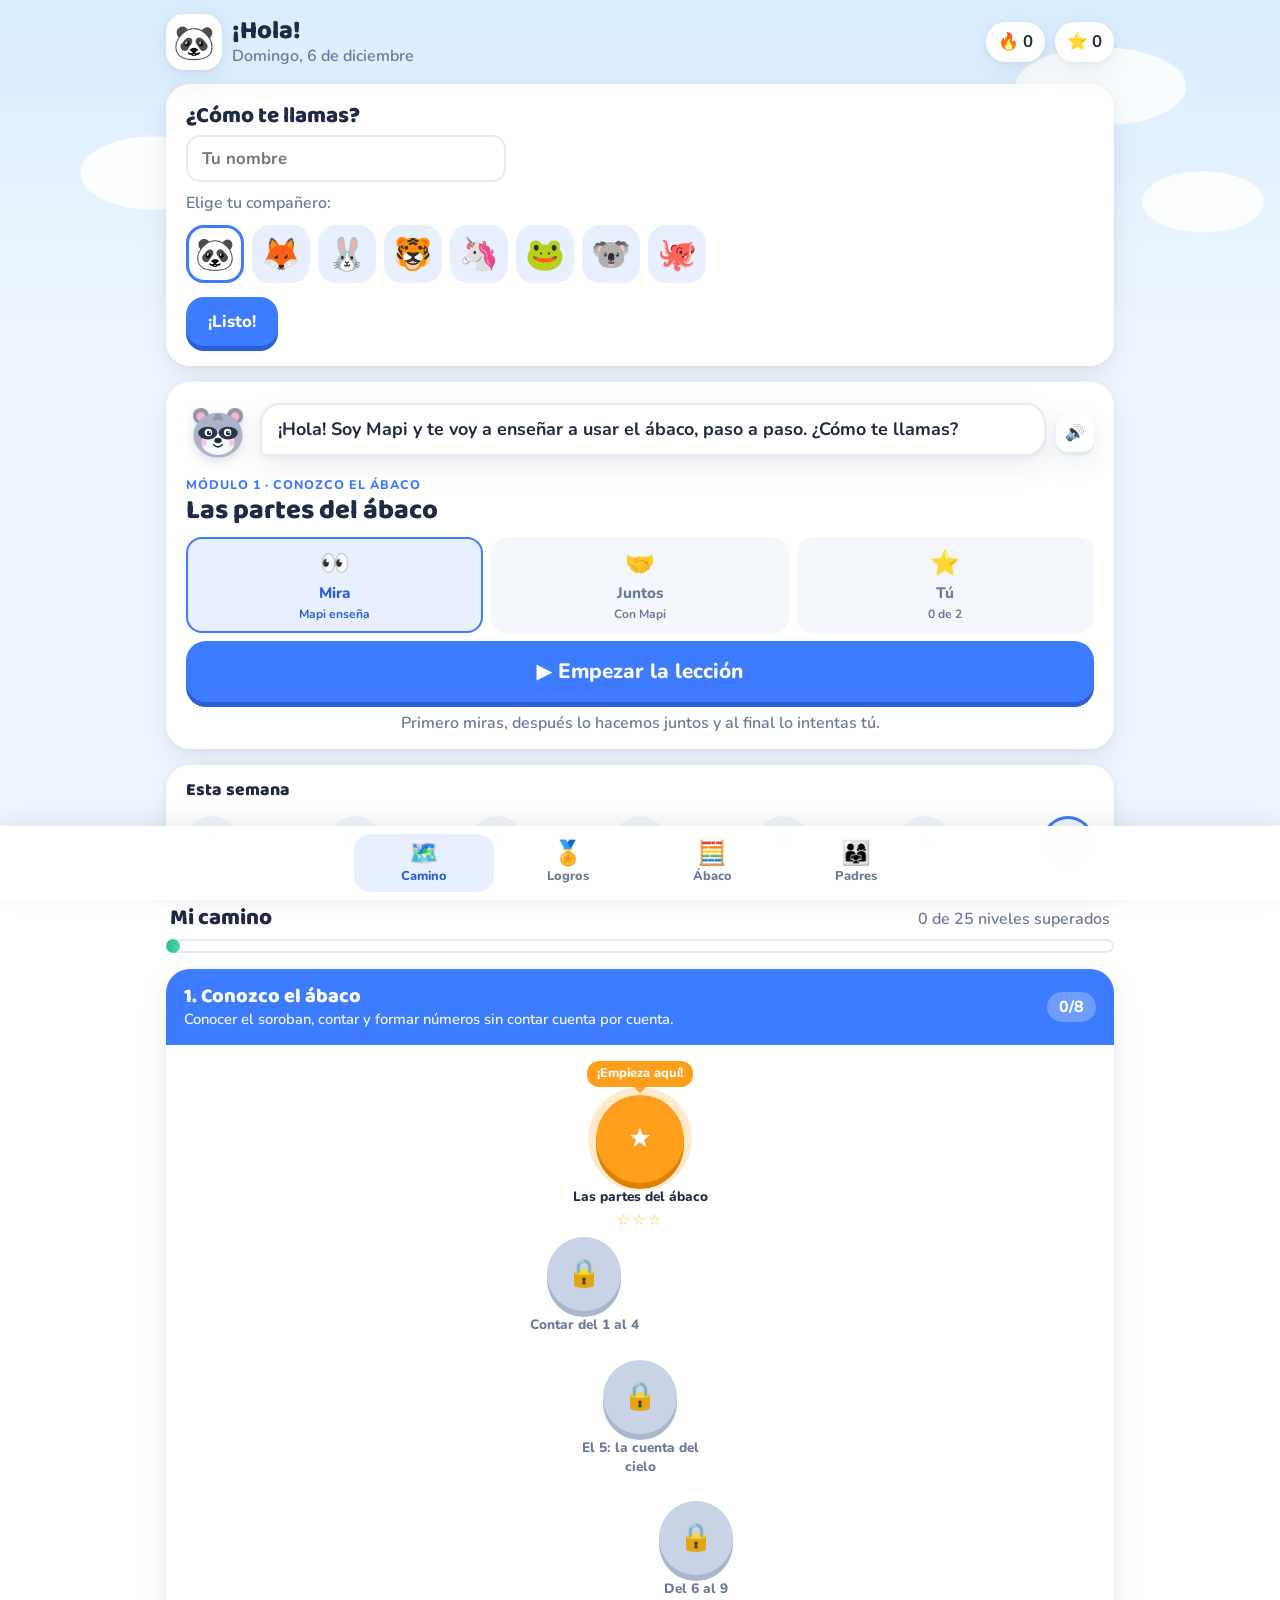
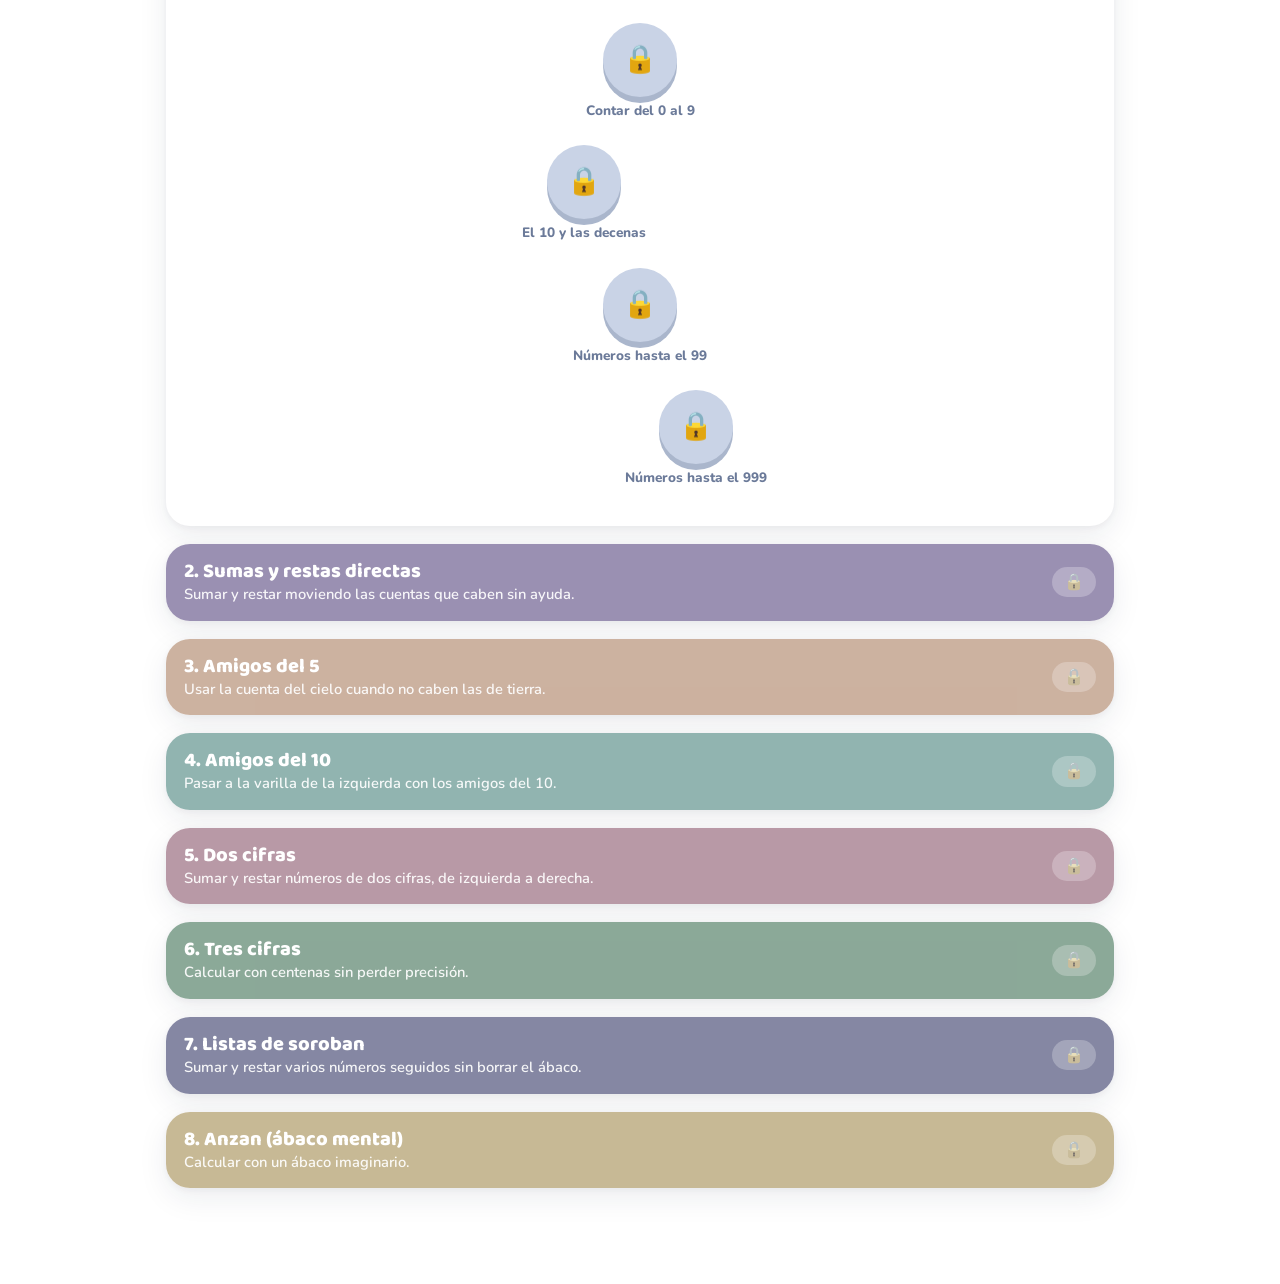
==== index.html @ b25d389b "Rediseño moderno: el inicio es un mapa de progreso, guía «?» y logros - Inicio con una sola tarjeta " ====
<!DOCTYPE html>
<html lang="es">
<head>
  <meta charset="UTF-8">
  <meta name="viewport" content="width=device-width, initial-scale=1.0, viewport-fit=cover">
  <meta name="theme-color" content="#eaf5ff">
  <meta name="description" content="Aprende el ábaco soroban paso a paso: mira, hazlo con Mapi y practica.">
  <title>Mi Ábaco</title>
  <link rel="manifest" href="manifest.webmanifest">
  <link rel="icon" href="icons/icon-192.png" type="image/png">
  <link rel="apple-touch-icon" href="icons/apple-touch-icon.png">
  <meta name="apple-mobile-web-app-capable" content="yes">
  <meta name="mobile-web-app-capable" content="yes">
  <meta name="apple-mobile-web-app-title" content="Mi Ábaco">
  <link rel="preconnect" href="https://fonts.googleapis.com">
  <link rel="stylesheet" href="https://fonts.googleapis.com/css2?family=Baloo+2:wght@600;700;800&family=Nunito:wght@600;700;800&display=swap">
  <link rel="stylesheet" href="css/app.css">
</head>
<body>
  <!-- Mapi, la mascota: un mapache dibujado en SVG que se reutiliza en toda la app -->
  <svg width="0" height="0" style="position:absolute" aria-hidden="true">
    <symbol id="mapi" viewBox="0 0 120 120">
      <circle cx="28" cy="30" r="15" fill="#8d97ad"/>
      <circle cx="92" cy="30" r="15" fill="#8d97ad"/>
      <circle cx="28" cy="31" r="8" fill="#ffb7c5"/>
      <circle cx="92" cy="31" r="8" fill="#ffb7c5"/>
      <ellipse cx="60" cy="66" rx="46" ry="42" fill="#aab3c7"/>
      <path d="M60 26 c-6 0 -9 8 -9 14 c3 -2 6 -3 9 -3 s6 1 9 3 c0 -6 -3 -14 -9 -14z" fill="#8d97ad"/>
      <ellipse cx="60" cy="80" rx="31" ry="23" fill="#f6f8fd"/>
      <ellipse cx="41" cy="62" rx="18" ry="12" fill="#2b3348"/>
      <ellipse cx="79" cy="62" rx="18" ry="12" fill="#2b3348"/>
      <g class="mapi-eyes">
        <circle cx="42" cy="61" r="7" fill="#fff"/>
        <circle cx="78" cy="61" r="7" fill="#fff"/>
        <circle cx="43" cy="62" r="4.2" fill="#1f2a44"/>
        <circle cx="79" cy="62" r="4.2" fill="#1f2a44"/>
        <circle cx="44.5" cy="60.3" r="1.6" fill="#fff"/>
        <circle cx="80.5" cy="60.3" r="1.6" fill="#fff"/>
      </g>
      <ellipse cx="60" cy="76" rx="7" ry="5" fill="#1f2a44"/>
      <path d="M52 84 q8 8 16 0" fill="none" stroke="#1f2a44" stroke-width="3" stroke-linecap="round"/>
      <circle cx="33" cy="80" r="6" fill="#ff9fb3" opacity=".55"/>
      <circle cx="87" cy="80" r="6" fill="#ff9fb3" opacity=".55"/>
    </symbol>
  </svg>

  <div id="app">

    <!-- Inicio: el camino de la niña -->
    <section class="view" id="view-home">
      <header class="topbar">
        <button class="avatar" id="home-avatar" type="button" aria-label="Cambiar perfil">🐼</button>
        <div class="topbar-text">
          <h1 id="home-title">¡Hola!</h1>
          <p id="home-date"></p>
        </div>
        <span class="chip-stat" title="Días seguidos"><span aria-hidden="true">🔥</span><b id="streak-count">0</b></span>
        <span class="chip-stat" title="Estrellas"><span aria-hidden="true">⭐</span><b id="home-stars">0</b></span>
      </header>

      <div class="card onboarding" id="onboarding" hidden>
        <h2>¿Cómo te llamas?</h2>
        <input id="onboarding-name" class="text-input" maxlength="20" placeholder="Tu nombre" autocomplete="off">
        <p class="muted">Elige tu compañero:</p>
        <div class="avatar-picker" id="onboarding-avatars"></div>
        <button class="btn btn-primary" id="onboarding-save" type="button">¡Listo!</button>
      </div>

      <div class="card hero">
        <div class="guide">
          <svg class="mascot" viewBox="0 0 120 120" aria-hidden="true"><use href="#mapi"/></svg>
          <p class="bubble" id="home-bubble"></p>
          <button class="icon-btn small" id="home-speak" type="button" aria-label="Escuchar a Mapi">🔊</button>
        </div>
        <p class="eyebrow" id="hero-module"></p>
        <h2 class="hero-title" id="today-level"></h2>
        <ol class="steps" id="today-steps" aria-label="Pasos del nivel"></ol>
        <button class="btn btn-primary btn-block btn-xl" id="start-session" type="button">Continuar</button>
        <button class="btn btn-ghost btn-block" id="paper-start" type="button">📄 Hacer la práctica en papel</button>
        <p class="why" id="today-why"></p>
      </div>

      <div class="card week-card">
        <div class="week-head">
          <h3>Esta semana</h3>
          <span class="muted" id="streak-best"></span>
        </div>
        <ol class="week" id="week-strip" aria-label="Últimos 7 días"></ol>
      </div>

      <div class="map-head">
        <h2>Mi camino</h2>
        <span class="muted" id="route-summary"></span>
      </div>
      <div class="bar" aria-hidden="true"><span id="route-bar"></span></div>
      <div id="route-modules" class="map"></div>
    </section>

    <!-- Logros -->
    <section class="view" id="view-awards" hidden>
      <div class="view-head"><h1>Mis logros</h1></div>
      <div class="stats" id="awards-stats"></div>
      <div class="card">
        <h2>Álbum de medallas</h2>
        <p class="muted" id="awards-count"></p>
        <div class="badges" id="awards-grid"></div>
      </div>
    </section>

    <!-- Ábaco libre -->
    <section class="view" id="view-abacus" hidden>
      <div class="view-head"><h1>Ábaco libre</h1></div>
      <div class="card">
        <p>Toca o desliza las cuentas. <b>Las de abajo valen 1</b> y <b>la de arriba vale 5</b>. Solo cuentan las que tocan la barra.</p>
        <div class="free-number" id="free-number">0</div>
        <div class="learn-abacus" id="free-abacus"></div>
        <div class="row center"><button class="btn btn-soft" id="free-clear" type="button">Limpiar</button></div>
      </div>

      <div class="card">
        <h2>¿Cómo se hace?</h2>
        <p class="muted">Escribe una suma o una resta y Mapi te la muestra paso a paso.</p>
        <div class="row">
          <input type="number" class="text-input small" id="demo-a" value="4" min="0" max="999" aria-label="Primer número">
          <select id="demo-op" class="text-input small" aria-label="Operación"><option value="+">+</option><option value="-">−</option></select>
          <input type="number" class="text-input small" id="demo-b" value="3" min="0" max="999" aria-label="Segundo número">
          <button class="btn btn-primary" id="demo-start" type="button">Ver</button>
        </div>
        <div class="row examples" id="demo-examples"></div>
        <div class="learn-abacus" id="demo-abacus"></div>
        <p class="step-text" id="demo-text">Elige un ejemplo o escribe tu propia operación.</p>
        <div class="row center">
          <button class="btn btn-soft" id="demo-prev" type="button">◀ Atrás</button>
          <button class="btn btn-soft" id="demo-next" type="button">Siguiente ▶</button>
        </div>
      </div>
    </section>

    <!-- Sesión -->
    <section class="view session" id="view-session" hidden>
      <div class="session-bar">
        <button class="icon-btn" id="session-exit" type="button" aria-label="Salir">✕</button>
        <ol class="progress" id="session-progress" aria-label="Progreso"></ol>
        <span class="timer" id="session-timer">0:00</span>
        <button class="icon-btn" id="session-help" type="button" aria-label="Guía: ¿cómo se hace?">?</button>
        <button class="icon-btn" id="session-voice" type="button" aria-label="Voz">🔊</button>
        <button class="icon-btn hide-phone" id="session-fullscreen" type="button" aria-label="Pantalla completa">⛶</button>
      </div>

      <div class="session-main">
        <div class="stage">
          <ol class="phases" id="session-phases" aria-label="Pasos de la lección">
            <li data-phase="mira"><span>1</span> Mira</li>
            <li data-phase="juntos"><span>2</span> Juntos</li>
            <li data-phase="tu"><span>3</span> Tú</li>
          </ol>

          <div class="guide">
            <svg class="mascot" id="mascot" viewBox="0 0 120 120" aria-hidden="true"><use href="#mapi"/></svg>
            <p class="bubble" id="bubble" role="status" aria-live="polite"></p>
          </div>

          <div class="stage-body" id="briefing">
            <p class="eyebrow" id="briefing-module"></p>
            <h2 id="briefing-level"></h2>
            <ol class="steps big" id="briefing-steps"></ol>
            <ul class="concepts" id="briefing-concepts"></ul>
            <p class="why" id="briefing-plan"></p>
            <div class="row center">
              <button class="btn btn-primary btn-xl" id="briefing-go" type="button">¡Vamos!</button>
              <button class="btn btn-soft" id="briefing-lesson" type="button" hidden>👀 Ver la lección otra vez</button>
            </div>
          </div>

          <div class="stage-body" id="lesson" hidden>
            <p class="lesson-expr" id="lesson-expr"></p>
            <div class="exercise-abacus" id="lesson-abacus"></div>
            <p class="lesson-count" id="lesson-count"></p>
            <div class="row center">
              <button class="btn btn-soft" id="lesson-prev" type="button">◀ Atrás</button>
              <button class="btn btn-primary btn-xl" id="lesson-next" type="button">Siguiente ▶</button>
            </div>
          </div>

          <div class="stage-body" id="exercise" hidden>
            <div id="exercise-body"></div>
            <div class="exercise-actions" id="exercise-actions"></div>
          </div>
        </div>

        <div class="side">
          <div class="keypad" id="keypad" hidden>
            <button type="button" data-key="7">7</button><button type="button" data-key="8">8</button><button type="button" data-key="9">9</button>
            <button type="button" data-key="4">4</button><button type="button" data-key="5">5</button><button type="button" data-key="6">6</button>
            <button type="button" data-key="1">1</button><button type="button" data-key="2">2</button><button type="button" data-key="3">3</button>
            <button type="button" data-key="Backspace" class="key-soft" aria-label="Borrar">⌫</button>
            <button type="button" data-key="0">0</button>
            <button type="button" data-key="Enter" class="key-ok" aria-label="Comprobar">✓</button>
          </div>

          <div class="abacus-sheet" id="abacus-sheet" hidden>
            <div class="sheet-bar">
              <span>🧮 Ábaco en pantalla</span>
              <button class="icon-btn small" id="abacus-sheet-close" type="button" aria-label="Cerrar">✕</button>
            </div>
            <div class="helper-abacus" id="helper-abacus"></div>
            <p class="step-text" id="helper-step" hidden></p>
            <div class="row center"><button class="btn btn-soft" id="helper-clear" type="button">Limpiar</button></div>
          </div>
        </div>
      </div>
    </section>

    <!-- Resultado -->
    <section class="view" id="view-result" hidden>
      <div class="card result-card">
        <svg class="mascot big" viewBox="0 0 120 120" aria-hidden="true"><use href="#mapi"/></svg>
        <div class="stars" id="result-stars"></div>
        <h1 id="result-title">¡Terminaste!</h1>
        <div class="result-stats">
          <div><strong id="result-score"></strong><span>aciertos</span></div>
          <div><strong id="result-time"></strong><span>tiempo</span></div>
          <div><strong id="result-streak"></strong><span>🔥 días</span></div>
        </div>
        <p class="level-message" id="result-level"></p>
        <div class="new-badges" id="result-badges"></div>
        <div class="row center">
          <button class="btn btn-primary btn-xl" data-go="home" type="button">Ver mi camino</button>
          <button class="btn btn-soft" id="result-more" type="button">Otra vez</button>
        </div>
      </div>
      <div class="confetti" id="confetti" aria-hidden="true"></div>
    </section>

    <!-- Práctica en papel -->
    <section class="view" id="view-paper" hidden>
      <div class="view-head">
        <button class="icon-btn" data-go="home" type="button" aria-label="Volver">←</button>
        <h1>Práctica en papel</h1>
      </div>
      <div class="card">
        <div class="guide">
          <svg class="mascot" viewBox="0 0 120 120" aria-hidden="true"><use href="#mapi"/></svg>
          <p class="bubble" id="paper-bubble"></p>
        </div>
      </div>

      <div class="card" id="paper-step-1">
        <h2>1. La hoja de hoy</h2>
        <p class="muted" id="paper-level"></p>
        <div class="row">
          <button class="btn btn-soft" id="paper-print" type="button">🖨️ Imprimir la hoja de hoy</button>
          <button class="btn btn-primary" id="paper-ready" type="button">Ya la tengo ▶</button>
        </div>
      </div>

      <div class="card center-text" id="paper-step-2" hidden>
        <h2>2. ¡A trabajar con el ábaco y el lápiz!</h2>
        <div class="big-timer" id="paper-timer">0:00</div>
        <button class="btn btn-primary btn-xl" id="paper-go" type="button">▶ Empezar</button>
        <button class="btn btn-primary btn-xl" id="paper-stop" type="button" hidden>¡Terminé!</button>
      </div>

      <div class="card" id="paper-step-3" hidden>
        <h2>3. A corregir</h2>
        <p class="muted">Compara cada respuesta de la hoja. Toca las que estén mal.</p>
        <ol class="paper-list" id="paper-list"></ol>
        <p class="paper-score" id="paper-score"></p>
        <button class="btn btn-primary" id="paper-save" type="button">Guardar</button>
      </div>
    </section>

    <!-- Imprimir (desde Padres) -->
    <section class="view" id="view-print" hidden>
      <div class="view-head">
        <button class="icon-btn" data-go="parents" type="button" aria-label="Volver">←</button>
        <h1>Imprimir hojas</h1>
      </div>
      <div class="card no-print">
        <div class="form-grid">
          <label>Tipo de hoja
            <select id="print-kind">
              <option value="nivel">Ejercicios del nivel</option>
              <option value="caligrafia">Caligrafía de números</option>
            </select>
          </label>
          <label data-kind="nivel">Nivel <select id="print-level"></select></label>
          <label data-kind="nivel">Desde el día <input type="date" id="print-start"></label>
          <label data-kind="nivel">Hojas (1 por día) <input type="number" id="print-pages" min="1" max="14" value="5"></label>
          <label data-kind="caligrafia" hidden>Número
            <select id="print-digit">
              <option value="all">Todos (0 al 9)</option>
              <option>0</option><option>1</option><option>2</option><option>3</option><option>4</option>
              <option>5</option><option>6</option><option>7</option><option>8</option><option>9</option>
            </select>
          </label>
        </div>
        <label class="check" data-kind="nivel"><input type="checkbox" id="print-answers" checked> Incluir hoja de respuestas</label>
        <label class="check" data-kind="nivel"><input type="checkbox" id="print-warmup" checked> Empezar cada hoja con una fila de caligrafía</label>
        <p class="muted" data-kind="nivel">Imprime solo niveles cuya lección ya vio en la app. La hoja de cada día tiene los mismos ejercicios que la sesión en pantalla de ese día.</p>
        <div class="row">
          <button class="btn btn-primary" id="print-go" type="button">🖨️ Imprimir</button>
        </div>
      </div>
    </section>

    <!-- Padres -->
    <section class="view" id="view-parents" hidden>
      <div class="view-head"><h1>Padres</h1></div>

      <div class="card" id="parents-gate">
        <h2>Solo para adultos</h2>
        <p>¿Cuánto es <b id="gate-question"></b>?</p>
        <div class="row">
          <input type="number" class="text-input small" id="gate-answer" aria-label="Respuesta">
          <button class="btn btn-primary" id="gate-go" type="button">Entrar</button>
        </div>
      </div>

      <div id="parents-content" hidden>
        <div class="card">
          <h2>Hojas para imprimir</h2>
          <p class="muted">Practica en papel con el ábaco real, y la caligrafía de los números con lápiz.</p>
          <div class="row">
            <button class="btn btn-primary" data-go="print" type="button">🖨️ Hojas del nivel</button>
            <button class="btn btn-soft" id="tile-caligrafia" type="button">✏️ Hojas de caligrafía</button>
          </div>
        </div>

        <div class="card">
          <h2>Progreso</h2>
          <div class="stats" id="route-stats"></div>
          <p class="why" id="route-rule"></p>
          <p class="muted" id="level-progress"></p>
          <p class="suggestion" id="level-suggestion" hidden></p>
        </div>

        <div class="card">
          <h2>Ajustes</h2>
          <div class="form-grid">
            <label>Nombre <input id="set-name" class="text-input" maxlength="20"></label>
            <label>Nivel actual <select id="set-level"></select></label>
            <label>Ejercicios por sesión
              <select id="set-count"><option>5</option><option>10</option><option>15</option><option>20</option></select>
            </label>
            <label>¿Con qué ábaco practica?
              <select id="set-abacus">
                <option value="real">Ábaco real (responde con el teclado)</option>
                <option value="pantalla">Ábaco en pantalla (mueve las cuentas)</option>
              </select>
            </label>
          </div>
          <label class="check"><input type="checkbox" id="set-voice"> Mapi habla (voz)</label>
          <label class="check"><input type="checkbox" id="set-sound"> Sonidos</label>
          <label class="check"><input type="checkbox" id="set-rtl"> Con teclado, en sumas en columna, escribir la respuesta de derecha a izquierda (unidades primero)</label>
          <label class="check"><input type="checkbox" id="set-labels"> Mostrar U, D, C debajo del ábaco</label>
        </div>

        <div class="card">
          <h2>Cómo avanza</h2>
          <p class="muted">Cada nivel se aprende en tres pasos: <b>Mira</b> (Mapi enseña), <b>Juntos</b> (lo hace en su ábaco siguiendo a Mapi) y <b>Tú</b> (practica sin ayuda). Una sesión está <b>dominada</b> con al menos <b>90 % de aciertos</b> al primer intento y dentro del tiempo objetivo. El nivel se supera con <b>2 sesiones dominadas entre las últimas 3</b>, en pantalla o en papel.</p>
        </div>

        <div class="card">
          <h2>Instalar en el celular o el computador</h2>
          <p class="muted">En Android o en Chrome/Edge: menú ⋮ → <b>Instalar aplicación</b>. En iPhone o iPad: botón Compartir → <b>Agregar a pantalla de inicio</b>. Una vez instalada funciona sin internet.</p>
          <button class="btn btn-primary" id="install-btn" type="button" hidden>📲 Instalar Mi Ábaco</button>
        </div>

        <div class="card">
          <h2>Historial</h2>
          <div class="table-wrap">
            <table class="history">
              <thead><tr><th>Fecha</th><th>Nivel</th><th>Aciertos</th><th>Tiempo</th><th>Dónde</th><th></th></tr></thead>
              <tbody id="history-body"></tbody>
            </table>
          </div>
        </div>

        <div class="card">
          <h2>Copia de seguridad</h2>
          <p class="muted">El progreso se guarda en este dispositivo. Exporta una copia para pasarla a otro.</p>
          <div class="row">
            <button class="btn btn-soft" id="export-data" type="button">Exportar</button>
            <label class="btn btn-soft file-btn">Importar<input type="file" id="import-data" accept="application/json"></label>
            <button class="btn btn-danger" id="reset-data" type="button">Borrar todo</button>
          </div>
        </div>
      </div>
    </section>

    <!-- Hojas para imprimir: fuera de las vistas para poder imprimir desde cualquiera -->
    <div id="print-sheets" class="sheets" hidden></div>
  </div>

  <!-- Barra inferior: solo cuatro lugares, sin atajos que salten la lección -->
  <nav class="tabbar" id="tabbar" aria-label="Secciones">
    <button type="button" data-go="home" data-tab="home"><span aria-hidden="true">🗺️</span>Camino</button>
    <button type="button" data-go="awards" data-tab="awards"><span aria-hidden="true">🏅</span>Logros</button>
    <button type="button" data-go="abacus" data-tab="abacus"><span aria-hidden="true">🧮</span>Ábaco</button>
    <button type="button" data-go="parents" data-tab="parents"><span aria-hidden="true">👨‍👩‍👧</span>Padres</button>
  </nav>

  <script src="js/curriculum.js"></script>
  <script src="js/soroban.js"></script>
  <script src="js/caligrafia.js"></script>
  <script src="js/app.js"></script>
</body>
</html>
---- css/app.css ----
/* Mi Ábaco — estilo claro y moderno: cielo, tarjetas blancas, azul y naranja */
:root {
  --bg: #eef6ff;
  --sky: #d9edff;
  --card: #ffffff;
  --ink: #1f2a44;
  --muted: #6b7a99;
  --line: #e3ebf7;
  --primary: #3d7bff;
  --primary-dark: #2a5fd6;
  --primary-soft: #e8f0ff;
  --accent: #ff9f1c;
  --accent-dark: #e07f00;
  --accent-soft: #fff3e0;
  --success: #22c08b;
  --success-dark: #179a6e;
  --success-soft: #e3f8f0;
  --danger: #ff5d6c;
  --danger-dark: #d93a4a;
  --danger-soft: #ffe8ea;
  --star: #ffc233;
  --locked: #c9d3e6;
  --radius: 24px;
  --shadow: 0 10px 30px rgba(31, 42, 68, .08), 0 2px 6px rgba(31, 42, 68, .05);

  /* soroban */
  --frame: #2b3a55;
  --frame-inner: #f7faff;
  --rod: #b8c4d9;
  --bead-off: #dfe6f3;
  --bead-earth: var(--accent);
  --bead-heaven: var(--primary);

  /* nombres usados por las hojas de caligrafía */
  --leaf: var(--success);
  --tomato: var(--danger);
}

* { box-sizing: border-box; }
html { -webkit-text-size-adjust: 100%; }

body {
  margin: 0;
  min-height: 100vh;
  color: var(--ink);
  font-family: 'Nunito', system-ui, -apple-system, 'Segoe UI', sans-serif;
  font-weight: 700;
  line-height: 1.4;
  background:
    radial-gradient(120px 60px at 12% 6%, rgba(255, 255, 255, .9) 60%, transparent 62%),
    radial-gradient(90px 46px at 20% 9%, rgba(255, 255, 255, .9) 60%, transparent 62%),
    radial-gradient(140px 64px at 86% 3%, rgba(255, 255, 255, .85) 60%, transparent 62%),
    radial-gradient(100px 50px at 94% 7%, rgba(255, 255, 255, .85) 60%, transparent 62%),
    linear-gradient(180deg, var(--sky) 0, var(--bg) 340px) fixed;
  -webkit-tap-highlight-color: transparent;
}

#app {
  max-width: 980px;
  margin: 0 auto;
  padding: max(14px, env(safe-area-inset-top)) 16px calc(96px + env(safe-area-inset-bottom));
}

h1, h2, h3 { font-family: 'Baloo 2', 'Nunito', sans-serif; font-weight: 800; margin: 0 0 6px; line-height: 1.1; }
h1 { font-size: 1.9rem; }
h2 { font-size: 1.4rem; }
h3 { font-size: 1.1rem; }
p { margin: 0 0 10px; }
a { color: var(--primary-dark); }
.muted { color: var(--muted); font-weight: 600; }
.eyebrow { text-transform: uppercase; letter-spacing: .08em; font-size: .78rem; font-weight: 800; color: var(--primary); margin: 0 0 2px; }
.center-text { text-align: center; }
[hidden] { display: none !important; }

.card {
  background: var(--card);
  border-radius: var(--radius);
  box-shadow: var(--shadow);
  padding: 20px;
  margin-bottom: 16px;
}

.row { display: flex; flex-wrap: wrap; gap: 10px; align-items: center; margin-top: 12px; }
.row.center { justify-content: center; }

/* Botones con relieve */
.btn {
  border: 0; border-radius: 18px; padding: 13px 22px; font: inherit; font-weight: 800; font-size: 1.05rem;
  cursor: pointer; color: var(--ink); touch-action: manipulation; transition: transform .08s ease, box-shadow .08s ease;
}
.btn:active { transform: translateY(3px); }
.btn:disabled { opacity: .45; cursor: default; }
.btn-primary { background: var(--primary); color: #fff; box-shadow: 0 5px 0 var(--primary-dark); }
.btn-primary:active { box-shadow: 0 2px 0 var(--primary-dark); }
.btn-accent { background: var(--accent); color: #fff; box-shadow: 0 5px 0 var(--accent-dark); }
.btn-success { background: var(--success); color: #fff; box-shadow: 0 5px 0 var(--success-dark); }
.btn-soft { background: var(--primary-soft); color: var(--primary-dark); box-shadow: 0 4px 0 #cddcff; }
.btn-ghost { background: transparent; color: var(--primary-dark); box-shadow: none; padding: 10px; }
.btn-danger { background: var(--danger-soft); color: var(--danger-dark); box-shadow: 0 4px 0 #ffc9cf; }
.btn-xl { font-size: 1.3rem; padding: 16px 30px; border-radius: 20px; }
.btn-block { display: block; width: 100%; }
/* Compatibilidad con clases usadas desde app.js */
.btn-go { background: var(--success); color: #fff; box-shadow: 0 5px 0 var(--success-dark); }
.btn-wood { background: var(--primary); color: #fff; box-shadow: 0 5px 0 var(--primary-dark); }

.icon-btn {
  width: 46px; height: 46px; border-radius: 16px; border: 0; flex: none; cursor: pointer;
  background: var(--card); box-shadow: 0 3px 0 var(--line), var(--shadow); font: inherit; font-size: 1.2rem; font-weight: 800;
  display: grid; place-items: center; color: var(--ink); touch-action: manipulation;
}
.icon-btn:active { transform: translateY(2px); }
.icon-btn.small { width: 38px; height: 38px; font-size: 1rem; border-radius: 12px; }
.icon-btn.is-off { opacity: .5; }

.chip { border: 0; background: var(--primary-soft); color: var(--primary-dark); border-radius: 999px; padding: 7px 14px; font: inherit; cursor: pointer; }
button:focus-visible, [tabindex]:focus-visible, input:focus-visible, select:focus-visible { outline: 3px solid var(--primary); outline-offset: 2px; }

/* Formularios */
.text-input, select, input[type="number"], input[type="date"] {
  font: inherit; font-size: 1.05rem; padding: 10px 14px; border: 2px solid var(--line);
  border-radius: 14px; background: #fff; color: var(--ink); max-width: 100%;
}
.text-input.small { width: 110px; }
.form-grid { display: grid; grid-template-columns: repeat(auto-fit, minmax(190px, 1fr)); gap: 12px; margin-bottom: 10px; }
.form-grid label { display: flex; flex-direction: column; gap: 4px; font-size: .9rem; color: var(--muted); }
.check { display: flex; gap: 10px; align-items: flex-start; margin: 8px 0; font-weight: 600; }
.check input { width: 20px; height: 20px; flex: none; margin-top: 2px; accent-color: var(--primary); }
.file-btn { position: relative; overflow: hidden; }
.file-btn input { position: absolute; inset: 0; opacity: 0; cursor: pointer; }

/* Mapi */
.guide { display: flex; align-items: flex-end; gap: 10px; margin: 0 0 12px; }
.mascot { width: 64px; height: 64px; flex: none; filter: drop-shadow(0 4px 6px rgba(31, 42, 68, .15)); }
.mascot.big { width: 110px; height: 110px; }
.mascot .mapi-eyes, .mascot use { transform-origin: 60px 61px; }
.mascot.is-happy { animation: hop .5s ease; }
.mascot.is-thinking { animation: tilt .6s ease; }
.bubble {
  position: relative; flex: 1; margin: 0 0 8px; background: var(--card); border-radius: 20px 20px 20px 6px;
  padding: 12px 16px; font-size: 1.12rem; font-weight: 700; box-shadow: var(--shadow); min-height: 2.6em;
  border: 2px solid var(--line);
}
.bubble.is-ok { background: var(--success-soft); border-color: #bfeedd; }
.bubble.is-try { background: var(--accent-soft); border-color: #ffe0b3; }
.bubble.is-miss { background: var(--danger-soft); border-color: #ffc9cf; }
.guide .icon-btn { margin-bottom: 12px; }
@keyframes hop { 30% { transform: translateY(-12px); } 60% { transform: translateY(0); } 80% { transform: translateY(-4px); } }
@keyframes tilt { 30% { transform: rotate(-10deg); } 70% { transform: rotate(8deg); } }

/* Barra superior del inicio */
.topbar { display: flex; align-items: center; gap: 10px; margin-bottom: 14px; }
.topbar-text { flex: 1; min-width: 0; }
.topbar h1 { margin: 0; font-size: 1.6rem; }
.topbar p { margin: 0; color: var(--muted); font-weight: 600; }
.topbar p::first-letter { text-transform: uppercase; }
.avatar { font-size: 2.1rem; width: 56px; height: 56px; border-radius: 18px; border: 0; background: var(--card); box-shadow: var(--shadow); cursor: pointer; flex: none; }
.chip-stat { display: inline-flex; align-items: center; gap: 4px; background: var(--card); border-radius: 999px; padding: 8px 12px; box-shadow: var(--shadow); font-size: 1.05rem; }
.avatar-picker { display: flex; flex-wrap: wrap; gap: 8px; margin: 6px 0 14px; }
.avatar-option { font-size: 2rem; width: 58px; height: 58px; border-radius: 18px; border: 3px solid transparent; background: var(--primary-soft); cursor: pointer; }
.avatar-option.is-selected { border-color: var(--primary); background: #fff; }
.onboarding .text-input { width: 100%; max-width: 320px; margin-bottom: 10px; }

/* Tarjeta «Continuar» */
.hero { padding: 18px 20px 14px; }
.hero-title { font-size: 1.7rem; margin-bottom: 12px; }
.hero .btn-block { margin-top: 8px; }
.why { color: var(--muted); font-weight: 600; margin: 10px 0 0; text-align: center; }

/* Pasos Mira → Juntos → Tú */
.steps { list-style: none; display: grid; grid-template-columns: repeat(3, 1fr); gap: 8px; padding: 0; margin: 0 0 8px; }
.steps li {
  display: flex; flex-direction: column; align-items: center; gap: 2px; padding: 10px 6px; border-radius: 16px;
  background: #f4f7fc; color: var(--muted); font-weight: 800; font-size: .95rem; text-align: center;
}
.steps li .step-icon { font-size: 1.5rem; }
.steps li small { font-weight: 700; font-size: .75rem; }
.steps li.is-done { background: var(--success-soft); color: var(--success-dark); }
.steps li.is-current { background: var(--primary-soft); color: var(--primary-dark); box-shadow: inset 0 0 0 2px var(--primary); }
.steps.big { width: 100%; max-width: 520px; margin: 6px auto 10px; }

/* Semana */
.week-card { padding: 16px 20px; }
.week-head { display: flex; justify-content: space-between; align-items: baseline; gap: 10px; }
.week { list-style: none; margin: 10px 0 0; padding: 0; display: flex; justify-content: space-between; gap: 6px; }
.week li {
  flex: 1; max-width: 52px; aspect-ratio: 1; border-radius: 50%; display: grid; place-items: center;
  background: #f1f5fb; color: var(--muted); font-weight: 800;
}
.week li.is-done { background: var(--accent); color: #fff; box-shadow: 0 3px 0 var(--accent-dark); }
.week li.is-today { box-shadow: inset 0 0 0 3px var(--primary); }
.week li.is-done.is-today { box-shadow: 0 3px 0 var(--accent-dark), inset 0 0 0 3px #fff; }

/* Mapa del camino */
.map-head { display: flex; justify-content: space-between; align-items: baseline; margin: 22px 4px 8px; }
.map-head h2 { margin: 0; }
.bar { height: 14px; background: #fff; border-radius: 999px; overflow: hidden; box-shadow: inset 0 0 0 2px var(--line); margin: 0 0 16px; }
.bar span { display: block; height: 100%; background: linear-gradient(90deg, var(--success), #4fd6a6); border-radius: 999px; min-width: 14px; }
.map { display: flex; flex-direction: column; gap: 18px; }
.module { border-radius: var(--radius); overflow: hidden; background: var(--card); box-shadow: var(--shadow); }
.module-head { padding: 16px 18px; color: #fff; display: flex; justify-content: space-between; gap: 12px; align-items: center; }
.module-head h3 { margin: 0; font-size: 1.25rem; color: #fff; }
.module-head p { margin: 2px 0 0; opacity: .92; font-weight: 600; font-size: .92rem; }
.module-head .module-count { background: rgba(255, 255, 255, .25); border-radius: 999px; padding: 4px 12px; font-weight: 800; white-space: nowrap; }
.module.is-locked .module-head { filter: grayscale(.7); opacity: .75; }
.path { list-style: none; padding: 16px 12px 20px; margin: 0; display: flex; flex-direction: column; gap: 6px; }
.path li { display: flex; flex-direction: column; align-items: center; gap: 4px; }
.path li:nth-child(4n + 2) { transform: translateX(-56px); }
.path li:nth-child(4n + 4) { transform: translateX(56px); }
.node {
  width: 74px; height: 74px; border-radius: 50%; border: 0; cursor: pointer; display: grid; place-items: center;
  font: inherit; font-size: 1.7rem; font-weight: 800; color: #fff; background: var(--locked); box-shadow: 0 6px 0 #aab6cc;
  touch-action: manipulation;
}
.node:active { transform: translateY(4px); box-shadow: 0 2px 0 #aab6cc; }
.path li.is-done .node { background: var(--success); box-shadow: 0 6px 0 var(--success-dark); }
.path li.is-current .node {
  width: 88px; height: 88px; background: var(--accent); box-shadow: 0 6px 0 var(--accent-dark), 0 0 0 8px rgba(255, 159, 28, .22);
  animation: pulse 1.8s ease-in-out infinite;
}
@keyframes pulse { 50% { box-shadow: 0 6px 0 var(--accent-dark), 0 0 0 14px rgba(255, 159, 28, .12); } }
.node-label { font-size: .85rem; font-weight: 800; text-align: center; max-width: 150px; color: var(--ink); }
.path li.is-locked .node-label { color: var(--muted); }
.node-stars { color: var(--star); letter-spacing: 2px; font-size: .95rem; min-height: 1em; }
.node-start {
  background: var(--accent); color: #fff; border-radius: 12px; padding: 4px 10px; font-size: .8rem; font-weight: 800;
  position: relative; margin-bottom: 4px;
}
.node-start::after { content: ''; position: absolute; left: 50%; bottom: -6px; margin-left: -6px; border: 6px solid transparent; border-bottom: 0; border-top-color: var(--accent); }

/* Logros */
.stats { display: grid; grid-template-columns: repeat(4, 1fr); gap: 10px; margin-bottom: 14px; }
.stats div { background: var(--card); border-radius: 18px; padding: 12px 14px; display: flex; flex-direction: column; box-shadow: var(--shadow); }
.card .stats div { box-shadow: none; background: #f4f7fc; }
.stat-value { font-family: 'Baloo 2', sans-serif; font-size: 1.6rem; font-weight: 800; line-height: 1.1; }
.stat-label { color: var(--muted); font-size: .85rem; font-weight: 700; }
.badges { display: grid; grid-template-columns: repeat(auto-fill, minmax(118px, 1fr)); gap: 12px; margin-top: 10px; }
.badge { display: flex; flex-direction: column; align-items: center; text-align: center; gap: 6px; padding: 14px 8px; border-radius: 20px; background: #f4f7fc; }
.badge-icon { width: 64px; height: 64px; border-radius: 50%; display: grid; place-items: center; font-size: 2rem; background: var(--locked); filter: grayscale(1); opacity: .55; }
.badge b { font-size: .92rem; }
.badge small { color: var(--muted); font-weight: 600; font-size: .78rem; }
.badge.is-won { background: var(--accent-soft); }
.badge.is-won .badge-icon { filter: none; opacity: 1; background: linear-gradient(135deg, #ffd66b, var(--accent)); box-shadow: 0 4px 0 var(--accent-dark); }

/* Encabezado de vistas */
.view-head { display: flex; align-items: center; gap: 12px; margin: 4px 0 14px; }
.view-head h1 { margin: 0; }

/* Barra inferior */
.tabbar {
  position: fixed; left: 0; right: 0; bottom: 0; z-index: 10; display: flex; justify-content: center; gap: 4px;
  padding: 8px 10px max(8px, env(safe-area-inset-bottom)); background: rgba(255, 255, 255, .96);
  box-shadow: 0 -6px 24px rgba(31, 42, 68, .08); backdrop-filter: blur(8px);
}
.tabbar button {
  flex: 1; max-width: 140px; border: 0; background: transparent; border-radius: 16px; padding: 6px 4px; cursor: pointer;
  font: inherit; font-size: .8rem; font-weight: 800; color: var(--muted); display: flex; flex-direction: column; align-items: center; gap: 2px;
}
.tabbar button span { font-size: 1.5rem; line-height: 1.1; }
.tabbar button.is-active { background: var(--primary-soft); color: var(--primary-dark); }

/* Sesión: siempre en una sola pantalla, sin desplazarse */
body.in-session { overflow: hidden; }
body.in-session #app { padding-top: 0; padding-bottom: 0; }
body.in-session .tabbar { display: none; }
.session {
  height: 100vh; height: 100dvh; display: flex; flex-direction: column;
  padding: max(10px, env(safe-area-inset-top)) 0 max(12px, env(safe-area-inset-bottom));
}
.session-bar { display: flex; align-items: center; gap: 8px; flex: none; }
.progress { list-style: none; flex: 1; display: flex; gap: 4px; margin: 0; padding: 0; }
.progress li { flex: 1; height: 12px; border-radius: 6px; background: #fff; box-shadow: inset 0 0 0 2px var(--line); }
.progress li.is-current { background: var(--primary-soft); box-shadow: inset 0 0 0 2px var(--primary); }
.progress li.is-ok { background: var(--success); box-shadow: none; }
.progress li.is-miss { background: var(--danger); box-shadow: none; }
.timer { font-weight: 800; font-variant-numeric: tabular-nums; color: var(--muted); min-width: 2.8em; text-align: right; }
#session-help { background: var(--accent); color: #fff; box-shadow: 0 3px 0 var(--accent-dark); font-size: 1.4rem; }

.session-main { flex: 1; min-height: 0; display: flex; flex-direction: column; gap: 12px; margin-top: 10px; }
.stage { flex: 1; min-height: 0; display: flex; flex-direction: column; }
.stage .guide { margin-bottom: 6px; }
.stage .mascot { width: clamp(48px, 8vh, 68px); height: clamp(48px, 8vh, 68px); }
.stage-body {
  flex: 1; min-height: 0; display: flex; flex-direction: column; align-items: center; justify-content: center; justify-content: safe center;
  text-align: center; overflow-y: auto; background: var(--card); border-radius: var(--radius); box-shadow: var(--shadow); padding: 14px;
}
#exercise-body { display: flex; flex-direction: column; align-items: center; justify-content: center; gap: 10px; width: 100%; min-height: 0; flex: 1; }
.exercise-actions { display: flex; justify-content: center; gap: 10px; flex-wrap: wrap; margin-top: 8px; }
.side { flex: none; position: relative; }

.phases { list-style: none; display: flex; justify-content: center; gap: 6px; padding: 0; margin: 0 0 8px; }
.phases li { display: flex; align-items: center; gap: 6px; background: #fff; border-radius: 999px; padding: 4px 12px 4px 4px; font-weight: 800; color: var(--muted); box-shadow: var(--shadow); }
.phases li span { width: 24px; height: 24px; border-radius: 50%; display: grid; place-items: center; background: var(--line); font-size: .8rem; }
.phases li.is-current { color: var(--primary-dark); }
.phases li.is-current span { background: var(--primary); color: #fff; }
.phases li.is-done { color: var(--success-dark); }
.phases li.is-done span { background: var(--success); color: #fff; }

.concepts { list-style: none; padding: 0; margin: 4px 0 10px; display: grid; grid-template-columns: repeat(3, 1fr); gap: 8px; width: 100%; max-width: 620px; }
.concepts li { background: #f4f7fc; border-radius: 16px; padding: 10px; font-weight: 700; font-size: .95rem; }

.lesson-expr { font-family: 'Baloo 2', sans-serif; font-size: clamp(1.6rem, 5vh, 2.6rem); font-weight: 800; margin: 0 0 6px; min-height: 1em; }
.lesson-count { color: var(--muted); margin: 6px 0 0; font-weight: 700; }
#lesson-abacus { width: 100%; max-width: 400px; }
#lesson-abacus svg { max-height: 40vh; }

/* Operaciones */
.op-inline, .op-column { font-family: 'Baloo 2', sans-serif; font-size: clamp(2.4rem, 8vh, 4.4rem); font-weight: 800; font-variant-numeric: tabular-nums; --cell: .85em; --gap: 6px; }
.op-inline { display: flex; align-items: center; justify-content: center; flex-wrap: wrap; gap: .22em; }
.op-sign { display: inline-block; min-width: .7em; text-align: center; color: var(--primary); }
.op-column { display: inline-flex; flex-direction: column; align-items: flex-end; font-size: clamp(2rem, 6.4vh, 3.8rem); }
.op-row { display: flex; align-items: center; }
.op-cells { display: flex; gap: var(--gap); }
.op-cell { width: var(--cell); text-align: center; line-height: 1.1; }
.op-line { align-self: stretch; border-top: 5px solid var(--ink); border-radius: 3px; margin: 3px 0 6px; }
.answer-boxes { display: inline-flex; gap: var(--gap, 6px); }
.answer-box {
  width: var(--cell, .85em); height: 1.15em; border-radius: 14px; background: #f4f7fc; box-shadow: inset 0 0 0 2px var(--line);
  display: grid; place-items: center; color: var(--primary); line-height: 1;
}
.answer-row .answer-boxes { font-family: 'Baloo 2', sans-serif; font-size: clamp(2.2rem, 7vh, 3.6rem); font-weight: 800; --cell: .85em; }
.answer-box.is-next { box-shadow: inset 0 0 0 3px var(--primary); background: #fff; }
.answer-box.is-revealed { color: var(--danger); }
.target-number { font-family: 'Baloo 2', sans-serif; font-size: clamp(3.4rem, 12vh, 6rem); font-weight: 800; line-height: 1; color: var(--primary); }
.exercise-abacus { width: 100%; max-width: 380px; }
.exercise-abacus svg { width: 100%; height: auto; max-height: 34vh; display: block; margin: 0 auto; }
.helper-abacus svg, .learn-abacus svg { width: 100%; height: auto; display: block; }
.shake { animation: shake .4s ease; }
@keyframes shake { 20%, 60% { transform: translateX(-8px); } 40%, 80% { transform: translateX(8px); } }

/* Opción múltiple */
.options { display: grid; grid-template-columns: repeat(3, 1fr); gap: 10px; width: 100%; max-width: 440px; }
.options.is-long { grid-template-columns: 1fr; }
.option {
  border: 0; border-radius: 18px; background: #fff; box-shadow: inset 0 0 0 2px var(--line), 0 4px 0 var(--line); padding: 14px 18px;
  font: inherit; font-size: 1.35rem; font-weight: 800; color: var(--ink); cursor: pointer; touch-action: manipulation;
}
.option:active { transform: translateY(3px); }
.option.is-right { background: var(--success); color: #fff; box-shadow: 0 4px 0 var(--success-dark); }
.option.is-wrong { background: var(--danger-soft); color: var(--danger-dark); box-shadow: inset 0 0 0 2px #ffc9cf; }

/* Teclado numérico */
.keypad { display: grid; grid-template-columns: repeat(3, 1fr); gap: 10px; width: 100%; max-width: 420px; margin: 0 auto; }
.keypad button {
  height: clamp(52px, 8.4vh, 74px); border: 0; border-radius: 18px; font-family: 'Baloo 2', sans-serif; font-size: 2rem; font-weight: 800;
  background: #fff; box-shadow: inset 0 0 0 2px var(--line), 0 4px 0 var(--line); color: var(--ink); cursor: pointer; touch-action: manipulation;
}
.keypad button:active { transform: translateY(3px); }
.keypad .key-soft { background: #f4f7fc; }
.keypad .key-ok { background: var(--success); color: #fff; box-shadow: 0 4px 0 var(--success-dark); }

/* Ábaco en pantalla */
.abacus-sheet { background: var(--card); border-radius: var(--radius); box-shadow: var(--shadow); padding: 12px 14px 16px; }
.sheet-bar { display: flex; justify-content: space-between; align-items: center; font-weight: 800; }
.helper-abacus { max-width: 420px; margin: 6px auto 0; }
.helper-abacus svg { max-height: 30vh; width: 100%; }
.step-text { background: var(--primary-soft); border-radius: 16px; padding: 10px 14px; font-size: 1.05rem; text-align: center; margin: 10px 0 0; }

/* Flash anzan */
.flash-stage { font-family: 'Baloo 2', sans-serif; font-size: 3rem; font-weight: 800; min-height: 1.6em; display: grid; place-items: center; color: var(--muted); }
.flash-stage.is-big { font-size: clamp(4.5rem, 16vh, 8rem); color: var(--ink); }

/* Resultado */
.result-card { text-align: center; padding: 28px 20px; margin-top: 20px; }
.stars { font-size: 3rem; letter-spacing: .1em; }
.result-stats { display: flex; justify-content: center; gap: 10px; margin: 14px 0; flex-wrap: wrap; }
.result-stats div { background: #f4f7fc; border-radius: 18px; padding: 10px 16px; min-width: 100px; display: flex; flex-direction: column; }
.result-stats strong { font-family: 'Baloo 2', sans-serif; font-size: 1.8rem; font-weight: 800; line-height: 1.1; }
.result-stats span { color: var(--muted); }
.level-message { font-size: 1.12rem; }
.new-badges { display: flex; flex-wrap: wrap; justify-content: center; gap: 10px; }
.new-badges .badge { min-width: 140px; }
.confetti { position: fixed; inset: 0; pointer-events: none; overflow: hidden; z-index: 20; }
.confetti span { position: absolute; top: -10%; width: 12px; height: 18px; border-radius: 4px; animation: fall linear forwards; }
@keyframes fall { to { transform: translateY(115vh) rotate(540deg); } }

/* Práctica en papel */
.big-timer { font-family: 'Baloo 2', sans-serif; font-size: clamp(3.5rem, 14vw, 6rem); font-weight: 800; font-variant-numeric: tabular-nums; margin: 8px 0; }
.paper-list { list-style: none; padding: 0; margin: 12px 0; display: grid; grid-template-columns: repeat(auto-fill, minmax(150px, 1fr)); gap: 10px; }
.paper-list button {
  width: 100%; border: 0; border-radius: 16px; background: #f4f7fc; padding: 10px 12px;
  font: inherit; font-size: 1.05rem; display: flex; justify-content: space-between; align-items: center; cursor: pointer; color: var(--ink);
}
.paper-list button b { font-size: 1.3rem; }
.paper-list button .mark { font-size: 1.3rem; }
.paper-list button.is-wrong { background: var(--danger-soft); color: var(--danger-dark); }
.paper-score { font-size: 1.3rem; font-weight: 800; }

/* Ábaco libre */
.free-number { font-family: 'Baloo 2', sans-serif; font-size: 3.5rem; font-weight: 800; text-align: center; color: var(--primary); line-height: 1; margin: 8px 0; }
.learn-abacus { max-width: 420px; margin: 10px auto 0; }
.examples { margin-top: 8px; }

/* Padres */
.suggestion { background: var(--accent-soft); border-radius: 14px; padding: 10px 12px; }
.table-wrap { overflow-x: auto; }
.history { width: 100%; border-collapse: collapse; font-size: .95rem; }
.history th, .history td { text-align: left; padding: 8px 6px; border-bottom: 1px solid var(--line); white-space: nowrap; }
.history th { color: var(--muted); font-size: .8rem; text-transform: uppercase; }
.history .icon-btn { box-shadow: none; background: #f4f7fc; }

/* Soroban */
.soroban { user-select: none; -webkit-user-select: none; }
.sb-frame { fill: var(--frame); }
.sb-inner { fill: var(--frame-inner); }
.sb-stick { stroke: var(--rod); stroke-width: 4; stroke-linecap: round; }
.sb-beam { fill: var(--frame); }
.sb-dot { fill: #fff; }
.sb-highlight { fill: transparent; transition: fill .2s; }
.is-highlighted .sb-highlight { fill: rgba(255, 194, 51, .28); }
.sb-bead { fill: var(--bead-off); stroke: rgba(31, 42, 68, .08); stroke-width: 1; }
.sb-heaven.is-on { fill: var(--bead-heaven); }
.sb-earth.is-on { fill: var(--bead-earth); }
.is-animated .sb-bead { transition: transform .16s ease, fill .16s ease; }
.sb-hit { fill: transparent; cursor: pointer; }
.sb-digit { font-size: 24px; font-weight: 800; fill: var(--ink); font-family: 'Baloo 2', sans-serif; }
.sb-label { font-size: 14px; font-weight: 800; fill: var(--muted); font-family: 'Nunito', sans-serif; }
.sb-rod:focus { outline: none; }
.sb-rod:focus-visible .sb-highlight { fill: rgba(61, 123, 255, .2); }

/* Caligrafía (hojas impresas) */
.cal-line { stroke: #c9d6e3; stroke-width: 1; }
.cal-mid { stroke-dasharray: 3 3; }
.cal-modelo { fill: none; stroke: var(--ink); stroke-width: 7; stroke-linecap: round; stroke-linejoin: round; }
.cal-punteado { fill: none; stroke: #9a8d82; stroke-width: 4.5; stroke-dasharray: .1 7; stroke-linecap: round; }
.cal-tenue { fill: none; stroke: #cfc6bd; stroke-width: 3.5; stroke-dasharray: .1 9; stroke-linecap: round; }
.cal-start { fill: var(--leaf); }
.cal-start-num { fill: #fff; font-size: 9px; font-weight: 700; font-family: inherit; }
.cal-arrow path { fill: none; stroke: var(--tomato); stroke-width: 2.6; stroke-linecap: round; stroke-linejoin: round; }

/* Hojas imprimibles (vista previa) */
.sheets { display: flex; flex-direction: column; gap: 24px; align-items: center; margin-top: 18px; }
.sheet {
  background: #fff; color: #111; width: 100%; max-width: 760px; aspect-ratio: 8.5 / 11;
  padding: 36px 40px; box-shadow: 0 6px 24px rgba(0, 0, 0, .12); border-radius: 6px;
  display: flex; flex-direction: column; font-family: 'Nunito', system-ui, sans-serif;
}
.sheet-head { display: flex; justify-content: space-between; gap: 20px; border-bottom: 2px solid #111; padding-bottom: 10px; margin-bottom: 12px; }
.sheet-code b { font-size: 1.8rem; font-weight: 700; }
.sheet-code span { color: #555; }
.sheet-title { font-weight: 600; }
.sheet-fields { display: grid; gap: 6px; font-size: .9rem; min-width: 220px; }
.sheet-fields div { display: flex; gap: 8px; align-items: flex-end; }
.sheet-fields .line { flex: 1; border-bottom: 1.5px solid #111; min-height: 1.2em; text-align: center; }
.sheet-instruction { font-weight: 600; margin-bottom: 10px; }
.sheet-warmup { display: flex; align-items: center; gap: 6px; margin-bottom: 12px; }
.sheet-warmup span { font-weight: 600; font-size: .9rem; margin-right: 4px; }
.sheet-warmup .cal-cell { height: 64px; width: auto; }
.sheet-grid { flex: 1; display: grid; grid-template-columns: 1fr 1fr; grid-auto-rows: 1fr; gap: 6px 28px; min-height: 0; }
.sheet-grid.cols-4 { grid-template-columns: repeat(4, 1fr); }
.sheet-item { display: flex; gap: 10px; align-items: flex-start; min-height: 0; }
.sheet-num { font-size: .95rem; color: #333; padding-top: .3em; }
.sheet-content { flex: 1; display: flex; align-items: center; justify-content: center; gap: 12px; min-height: 0; height: 100%; }
.sheet .op-inline, .sheet .op-column { font-size: 1.8rem; color: #111; --cell: .8em; --gap: 3px; }
.sheet .op-sign { color: #111; }
.sheet .op-line { border-top-width: 2.5px; border-top-color: #111; }
.sheet .answer-box { border: 0; border-bottom: 2px solid #999; border-radius: 0; background: none; box-shadow: none; }
.sheet-abacus { height: 100%; max-height: 120px; aspect-ratio: 212 / 222; }
.sheet-abacus svg { height: 100%; width: auto; display: block; }
.sheet-abacus.small { max-height: 80px; }
.sheet-question { display: flex; flex-direction: column; gap: 6px; font-size: .95rem; }
.sheet-options { display: flex; flex-wrap: wrap; gap: 6px 14px; font-weight: 600; font-size: 1rem; }
.sheet-options span { padding: 1px 4px; }
.sheet-target { font-size: 1.8rem; font-weight: 700; }
.sheet-blank { width: 70px; border-bottom: 2px solid #999; align-self: flex-end; margin-bottom: 14px; }
.sheet-foot { text-align: right; color: #555; font-size: .9rem; margin-top: 10px; white-space: pre; }
.sheet .soroban .sb-frame { fill: #fff; stroke: #333; stroke-width: 2; }
.sheet .soroban .sb-inner { fill: #fff; }
.sheet .soroban .sb-stick { stroke: #777; stroke-width: 2; }
.sheet .soroban .sb-beam { fill: #333; }
.sheet .soroban .sb-dot { fill: #fff; }
.sheet .soroban .sb-bead { fill: #fff; stroke: #555; stroke-width: 1.5; }
.sheet .soroban .sb-bead.is-on { fill: #333; stroke: #111; }
.sheet .cal-modelo { stroke: #111; }
.sheet .cal-punteado { stroke: #777; }
.sheet .cal-tenue { stroke: #bbb; }
.sheet .cal-start { fill: #555; }
.sheet .cal-arrow path { stroke: #111; }
.sheet .cal-line { stroke: #aab8c6; }
.cal-rows { flex: 1; display: flex; flex-direction: column; justify-content: space-between; gap: 6px; }
.cal-row { display: grid; gap: 6px; }
.cal-row .cal-cell { width: 100%; height: auto; }
.answers .answer-block { margin-bottom: 14px; }
.answers h3 { font-size: 1rem; margin-bottom: 4px; }
.answers ol { columns: 5; margin: 0; padding-left: 28px; }

/* Computador y tableta en horizontal: ejercicio a la izquierda, teclado a la derecha */
@media (min-width: 860px) {
  .session-main { flex-direction: row; align-items: stretch; gap: 20px; }
  .side { width: 380px; display: flex; flex-direction: column; justify-content: center; }
  .keypad button { height: clamp(60px, 11vh, 84px); }
  .helper-abacus svg { max-height: 50vh; }
  .home-columns { display: grid; grid-template-columns: 1fr 1fr; gap: 16px; }
}

/* Celular */
@media (max-width: 680px) {
  h1 { font-size: 1.5rem; }
  .topbar h1 { font-size: 1.3rem; }
  .chip-stat { padding: 6px 10px; font-size: .95rem; }
  .concepts { grid-template-columns: 1fr; gap: 6px; }
  .stats { grid-template-columns: 1fr 1fr; }
  .hide-phone { display: none; }
  .session-bar { gap: 6px; }
  .session-bar .icon-btn { width: 40px; height: 40px; font-size: 1.05rem; border-radius: 13px; }
  #session-help { font-size: 1.2rem; }
  .bubble { font-size: 1.02rem; padding: 10px 13px; }
  .keypad { gap: 8px; }
  .abacus-sheet { padding: 8px 12px 10px; }
  .helper-abacus svg { max-height: 26vh; }
  .path li:nth-child(4n + 2) { transform: translateX(-44px); }
  .path li:nth-child(4n + 4) { transform: translateX(44px); }
  .phases li { padding: 3px 10px 3px 3px; font-size: .85rem; }
  .steps li { font-size: .85rem; padding: 8px 4px; }
  .sheet { padding: 18px; aspect-ratio: auto; }
  .sheet .op-inline, .sheet .op-column { font-size: 1.3rem; }
  .sheet-head { flex-direction: column; }
  .sheet-fields { min-width: 0; }
}

@media (prefers-reduced-motion: reduce) {
  *, *::before, *::after { animation: none !important; transition: none !important; }
}

/* Impresión: solo las hojas */
@page { margin: 12mm; }
@media print {
  body { background: #fff; }
  #app { max-width: none; padding: 0; }
  .view, .tabbar { display: none !important; }
  #print-sheets { display: block !important; margin: 0; }
  .sheet {
    box-shadow: none; border-radius: 0; max-width: none; padding: 0;
    aspect-ratio: auto; height: 252mm; break-after: page; page-break-after: always;
  }
  .sheet:last-child { break-after: auto; page-break-after: auto; }
  .sheet .op-inline, .sheet .op-column { font-size: 22pt; }
  .sheet-abacus { max-height: 34mm; }
  .sheet-warmup .cal-cell { height: 19mm; }
}
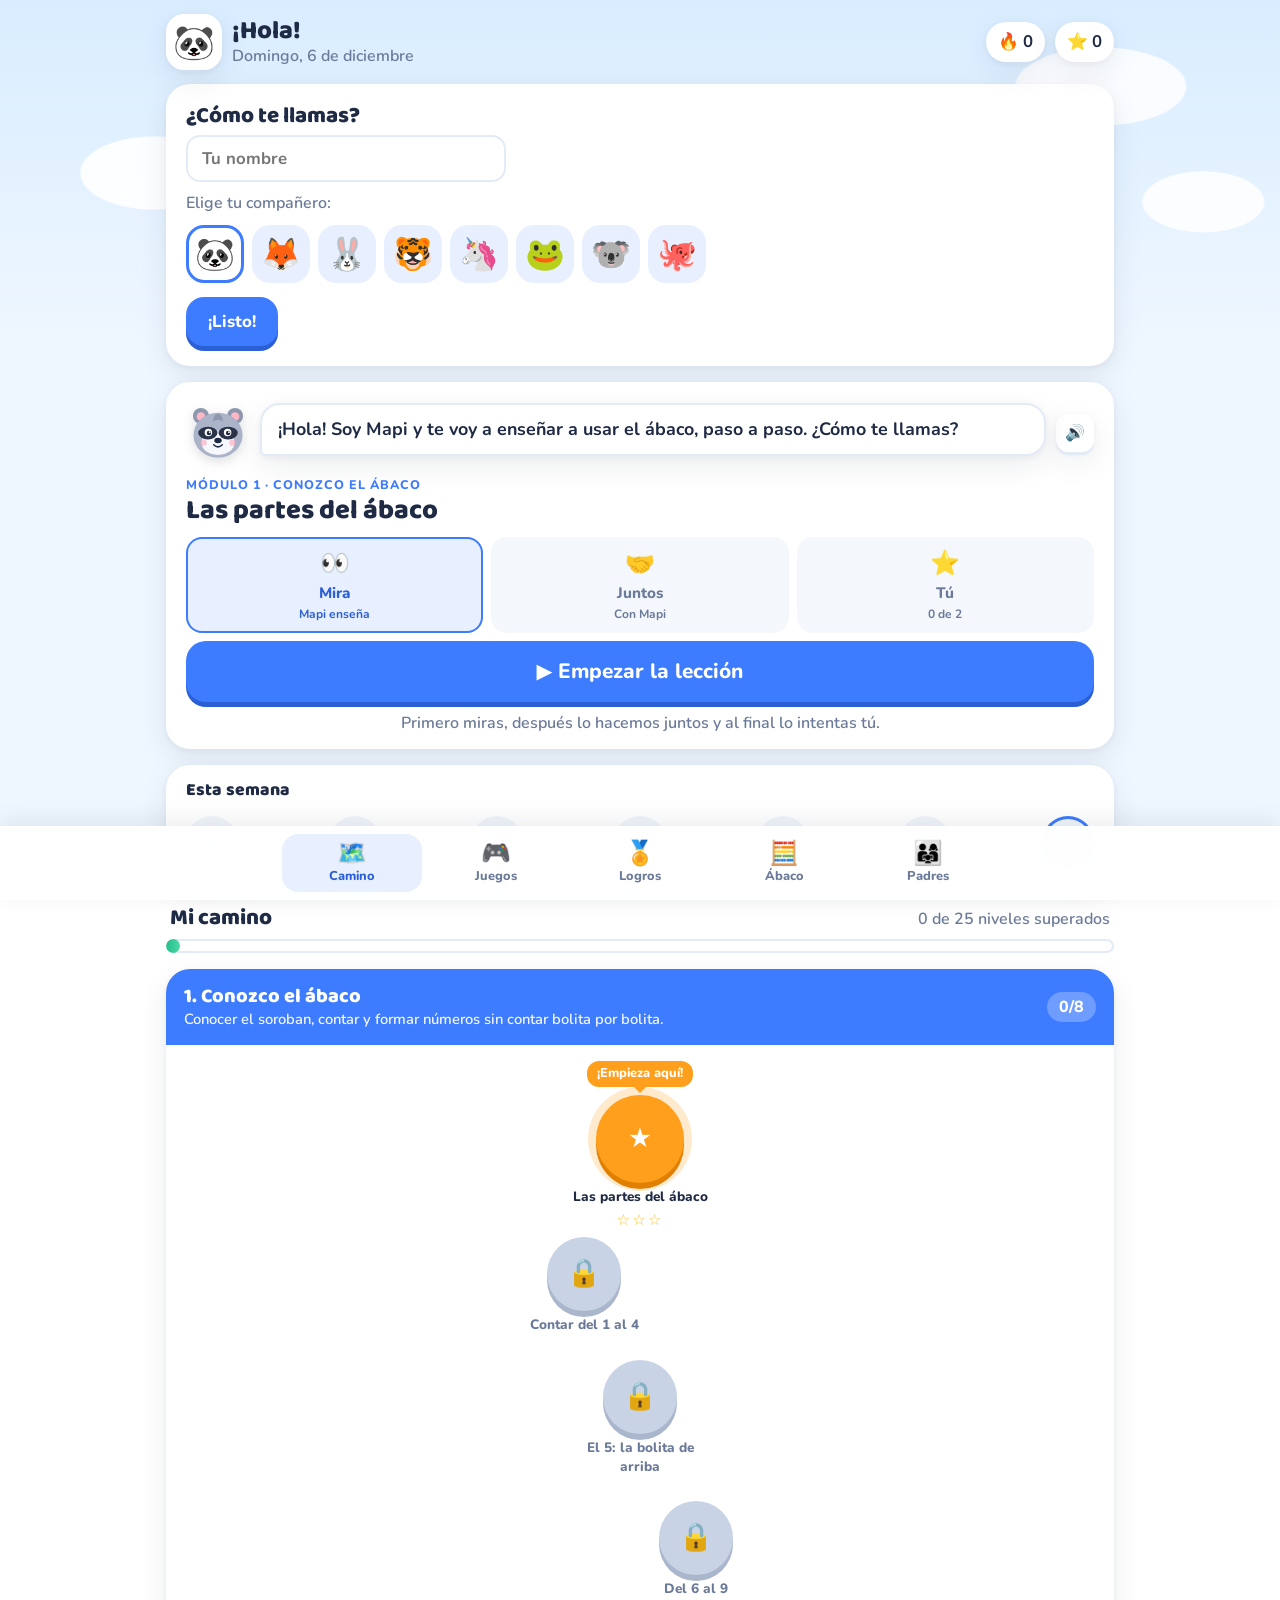
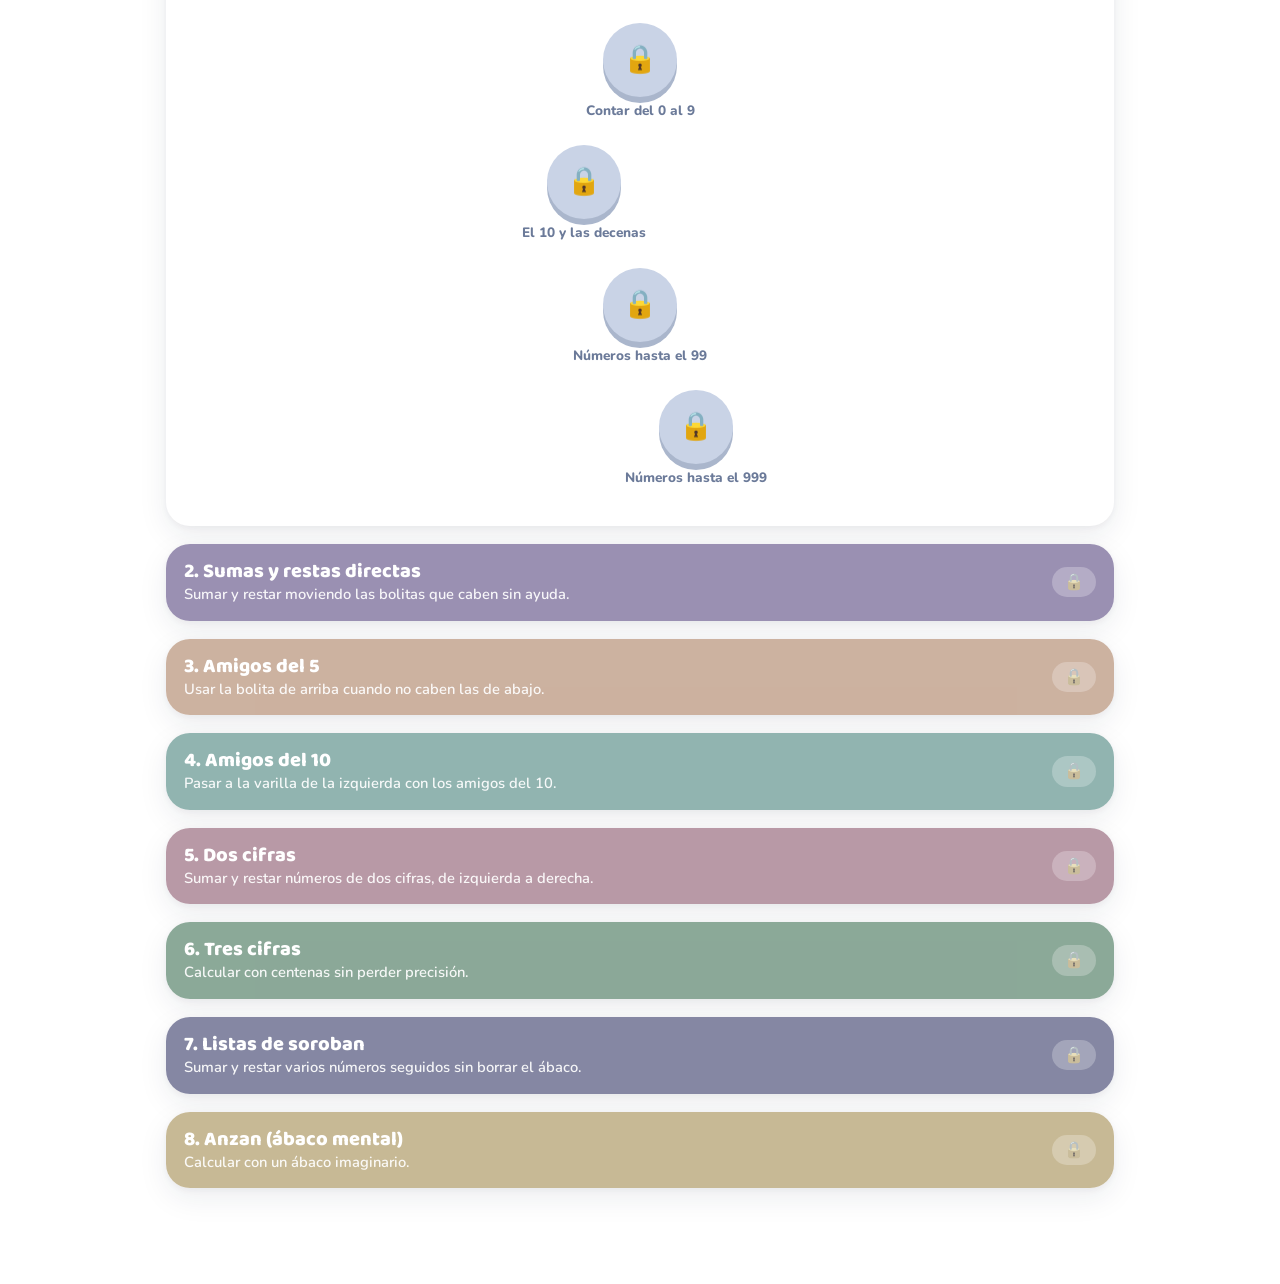
==== commit edb4dad6: "Juegos de concentración tras practicar y explicaciones con «bolitas» - Cuatro juegos adaptativos par" ====
--- a/index.html
+++ b/index.html
@@ -14,7 +14,7 @@
   <meta name="apple-mobile-web-app-title" content="Mi Ábaco">
   <link rel="preconnect" href="https://fonts.googleapis.com">
   <link rel="stylesheet" href="https://fonts.googleapis.com/css2?family=Baloo+2:wght@600;700;800&family=Nunito:wght@600;700;800&display=swap">
-  <link rel="stylesheet" href="css/app.css">
+  <link rel="stylesheet" href="css/app.css?v=8">
 </head>
 <body>
   <!-- Mapi, la mascota: un mapache dibujado en SVG que se reutiliza en toda la app -->
@@ -96,6 +96,47 @@
       <div id="route-modules" class="map"></div>
     </section>
 
+    <!-- Juegos de concentración -->
+    <section class="view" id="view-games" hidden>
+      <div class="view-head"><h1>Juegos</h1></div>
+      <div class="card">
+        <div class="guide">
+          <svg class="mascot" viewBox="0 0 120 120" aria-hidden="true"><use href="#mapi"/></svg>
+          <p class="bubble" id="games-bubble"></p>
+        </div>
+      </div>
+      <div class="games" id="games-list"></div>
+    </section>
+
+    <!-- Un juego -->
+    <section class="view session" id="view-game" hidden>
+      <div class="session-bar">
+        <button class="icon-btn" id="game-exit" type="button" aria-label="Salir del juego">✕</button>
+        <h2 class="game-title" id="game-title"></h2>
+        <span class="chip-stat" id="game-status"></span>
+        <button class="icon-btn" id="game-voice" type="button" aria-label="Voz">🔊</button>
+      </div>
+      <div class="session-main">
+        <div class="stage">
+          <div class="guide">
+            <svg class="mascot" viewBox="0 0 120 120" aria-hidden="true"><use href="#mapi"/></svg>
+            <p class="bubble" id="game-bubble" role="status" aria-live="polite"></p>
+          </div>
+          <div class="stage-body" id="game-board"></div>
+        </div>
+        <div class="side">
+          <div class="keypad" id="game-keypad" hidden>
+            <button type="button" data-key="7">7</button><button type="button" data-key="8">8</button><button type="button" data-key="9">9</button>
+            <button type="button" data-key="4">4</button><button type="button" data-key="5">5</button><button type="button" data-key="6">6</button>
+            <button type="button" data-key="1">1</button><button type="button" data-key="2">2</button><button type="button" data-key="3">3</button>
+            <button type="button" data-key="Backspace" class="key-soft" aria-label="Borrar">⌫</button>
+            <button type="button" data-key="0">0</button>
+            <button type="button" data-key="Enter" class="key-ok" aria-label="Comprobar">✓</button>
+          </div>
+        </div>
+      </div>
+    </section>
+
     <!-- Logros -->
     <section class="view" id="view-awards" hidden>
       <div class="view-head"><h1>Mis logros</h1></div>
@@ -111,7 +152,7 @@
     <section class="view" id="view-abacus" hidden>
       <div class="view-head"><h1>Ábaco libre</h1></div>
       <div class="card">
-        <p>Toca o desliza las cuentas. <b>Las de abajo valen 1</b> y <b>la de arriba vale 5</b>. Solo cuentan las que tocan la barra.</p>
+        <p>Toca o desliza las bolitas. <b>Las de abajo valen 1</b> y <b>la de arriba vale 5</b>. Solo valen las que tocan la barra.</p>
         <div class="free-number" id="free-number">0</div>
         <div class="learn-abacus" id="free-abacus"></div>
         <div class="row center"><button class="btn btn-soft" id="free-clear" type="button">Limpiar</button></div>
@@ -224,8 +265,9 @@
         </div>
         <p class="level-message" id="result-level"></p>
         <div class="new-badges" id="result-badges"></div>
+        <button class="btn btn-accent btn-xl btn-block game-call" id="result-game" type="button" hidden>🎮 ¡Hora del juego!</button>
         <div class="row center">
-          <button class="btn btn-primary btn-xl" data-go="home" type="button">Ver mi camino</button>
+          <button class="btn btn-primary btn-xl" id="result-home" data-go="home" type="button">Ver mi camino</button>
           <button class="btn btn-soft" id="result-more" type="button">Otra vez</button>
         </div>
       </div>
@@ -332,6 +374,7 @@
           <div class="stats" id="route-stats"></div>
           <p class="why" id="route-rule"></p>
           <p class="muted" id="level-progress"></p>
+          <p class="muted" id="games-progress"></p>
           <p class="suggestion" id="level-suggestion" hidden></p>
         </div>
 
@@ -346,12 +389,34 @@
             <label>¿Con qué ábaco practica?
               <select id="set-abacus">
                 <option value="real">Ábaco real (responde con el teclado)</option>
-                <option value="pantalla">Ábaco en pantalla (mueve las cuentas)</option>
+                <option value="pantalla">Ábaco en pantalla (mueve las bolitas)</option>
               </select>
             </label>
           </div>
           <label class="check"><input type="checkbox" id="set-voice"> Mapi habla (voz)</label>
+          <div class="voice-box">
+            <div class="form-grid">
+              <label>Voz de Mapi <select id="set-voice-name"></select></label>
+              <label>Velocidad
+                <select id="set-voice-rate">
+                  <option value="0.85">Lenta</option>
+                  <option value="0.95">Normal</option>
+                  <option value="1.05">Rápida</option>
+                </select>
+              </label>
+            </div>
+            <button class="btn btn-soft" id="voice-test" type="button">▶ Probar la voz</button>
+            <p class="muted" id="voice-none" hidden>Este dispositivo no tiene voces en español instaladas.</p>
+            <details class="voice-help">
+              <summary>¿Suena robótica? Instala una voz mejor</summary>
+              <p><b>Android:</b> Ajustes → Accesibilidad (o Sistema → Idiomas) → <i>Salida de texto a voz</i> → motor <b>Servicios de voz de Google</b> → ⚙️ → <i>Instalar datos de voz</i> → Español (Estados Unidos o México) → elige una voz y descárgala.</p>
+              <p><b>iPhone / iPad:</b> Ajustes → Accesibilidad → <i>Contenido leído</i> → <i>Voces</i> → Español (México) → descarga <b>Paulina (Mejorada)</b> o <b>Mónica (Mejorada)</b>.</p>
+              <p><b>Computador:</b> Chrome trae «Google español de Estados Unidos» y Edge trae voces «Natural» (en línea), que suenan muy bien.</p>
+              <p>Después vuelve aquí, elige la voz en la lista y toca «Probar la voz».</p>
+            </details>
+          </div>
           <label class="check"><input type="checkbox" id="set-sound"> Sonidos</label>
+          <label class="check"><input type="checkbox" id="set-games-lock"> Los juegos se abren después de practicar ese día (recomendado)</label>
           <label class="check"><input type="checkbox" id="set-rtl"> Con teclado, en sumas en columna, escribir la respuesta de derecha a izquierda (unidades primero)</label>
           <label class="check"><input type="checkbox" id="set-labels"> Mostrar U, D, C debajo del ábaco</label>
         </div>
@@ -396,14 +461,16 @@
   <!-- Barra inferior: solo cuatro lugares, sin atajos que salten la lección -->
   <nav class="tabbar" id="tabbar" aria-label="Secciones">
     <button type="button" data-go="home" data-tab="home"><span aria-hidden="true">🗺️</span>Camino</button>
+    <button type="button" data-go="games" data-tab="games"><span aria-hidden="true">🎮</span>Juegos</button>
     <button type="button" data-go="awards" data-tab="awards"><span aria-hidden="true">🏅</span>Logros</button>
     <button type="button" data-go="abacus" data-tab="abacus"><span aria-hidden="true">🧮</span>Ábaco</button>
     <button type="button" data-go="parents" data-tab="parents"><span aria-hidden="true">👨‍👩‍👧</span>Padres</button>
   </nav>
 
-  <script src="js/curriculum.js"></script>
-  <script src="js/soroban.js"></script>
-  <script src="js/caligrafia.js"></script>
-  <script src="js/app.js"></script>
+  <script src="js/curriculum.js?v=8"></script>
+  <script src="js/soroban.js?v=8"></script>
+  <script src="js/caligrafia.js?v=8"></script>
+  <script src="js/juegos.js?v=8"></script>
+  <script src="js/app.js?v=8"></script>
 </body>
 </html>
--- a/css/app.css
+++ b/css/app.css
@@ -227,6 +227,58 @@
 }
 .node-start::after { content: ''; position: absolute; left: 50%; bottom: -6px; margin-left: -6px; border: 6px solid transparent; border-bottom: 0; border-top-color: var(--accent); }
 
+/* Juegos */
+.games { display: grid; grid-template-columns: repeat(auto-fill, minmax(280px, 1fr)); gap: 14px; }
+.game-card {
+  position: relative; display: flex; align-items: center; gap: 14px; text-align: left; border: 0; cursor: pointer;
+  background: var(--card); border-radius: var(--radius); box-shadow: var(--shadow); padding: 16px; font: inherit; color: var(--ink);
+}
+.game-card:active { transform: translateY(2px); }
+.game-card.is-today { box-shadow: var(--shadow), inset 0 0 0 3px var(--accent); }
+.game-card.is-locked { opacity: .6; }
+.game-card.is-locked .game-icon { filter: grayscale(1); }
+.game-icon { flex: none; width: 64px; height: 64px; border-radius: 20px; display: grid; place-items: center; font-size: 2.1rem; background: var(--primary-soft); }
+.game-info { display: flex; flex-direction: column; gap: 2px; min-width: 0; }
+.game-name { font-family: 'Baloo 2', sans-serif; font-weight: 800; font-size: 1.2rem; line-height: 1.1; }
+.game-short { color: var(--muted); font-weight: 600; font-size: .92rem; }
+.game-record { color: var(--primary-dark); font-weight: 800; font-size: .85rem; }
+.game-badge { position: absolute; top: 10px; right: 12px; background: var(--accent); color: #fff; border-radius: 999px; padding: 2px 10px; font-size: .78rem; font-weight: 800; }
+.game-title { flex: 1; margin: 0; font-size: 1.2rem; white-space: nowrap; overflow: hidden; text-overflow: ellipsis; }
+#game-status:empty { display: none; }
+.game-hero { font-size: 5rem; line-height: 1; margin-bottom: 8px; }
+.game-target { font-family: 'Baloo 2', sans-serif; font-size: clamp(1.4rem, 4.5vh, 2rem); font-weight: 800; color: var(--primary-dark); margin: 0 0 10px; }
+.game-new-record { font-weight: 800; color: var(--accent-dark); font-size: 1.2rem; }
+.game-result-text { font-size: 1.15rem; margin: 6px 0 4px; }
+.game-call { margin: 14px 0 0; }
+
+/* Tabla de Schulte */
+.schulte { display: grid; gap: 8px; width: 100%; max-width: min(420px, 52vh); aspect-ratio: 1; }
+.schulte.s3 { grid-template-columns: repeat(3, 1fr); }
+.schulte.s4 { grid-template-columns: repeat(4, 1fr); }
+.schulte.s5 { grid-template-columns: repeat(5, 1fr); gap: 6px; }
+.schulte-cell {
+  border: 0; border-radius: 16px; background: #fff; box-shadow: inset 0 0 0 2px var(--line), 0 4px 0 var(--line);
+  font-family: 'Baloo 2', sans-serif; font-weight: 800; font-size: clamp(1.4rem, 5vh, 2.4rem); color: var(--ink); cursor: pointer; touch-action: manipulation;
+}
+.schulte.s5 .schulte-cell { font-size: clamp(1.1rem, 4vh, 1.8rem); border-radius: 12px; }
+.schulte-cell.is-found { background: var(--success-soft); color: var(--success-dark); box-shadow: inset 0 0 0 2px #bfeedd; }
+.schulte-cell.is-wrong { animation: shake .35s ease; background: var(--danger-soft); }
+
+/* Recuerda el número / el ábaco */
+.memory-number { font-family: 'Baloo 2', sans-serif; font-size: clamp(3rem, 12vh, 5.5rem); font-weight: 800; letter-spacing: .08em; color: var(--primary); margin: 0 0 10px; }
+.memory-number.is-hidden { color: var(--locked); }
+.game-abacus { transition: opacity .25s; }
+.game-abacus.is-hidden { opacity: 0; }
+
+/* Luces en orden (Corsi) */
+.corsi { position: relative; width: 100%; max-width: min(420px, 52vh); aspect-ratio: 1; background: #f4f7fc; border-radius: var(--radius); }
+.corsi-block {
+  position: absolute; width: 18%; aspect-ratio: 1; border: 0; border-radius: 22%; cursor: pointer; touch-action: manipulation;
+  background: #fff; box-shadow: inset 0 0 0 3px var(--line), 0 5px 0 var(--line); transition: background .12s, transform .12s;
+}
+.corsi.is-showing .corsi-block { cursor: default; }
+.corsi-block.is-on { background: var(--accent); box-shadow: 0 5px 0 var(--accent-dark), 0 0 0 8px rgba(255, 159, 28, .25); transform: scale(1.06); }
+
 /* Logros */
 .stats { display: grid; grid-template-columns: repeat(4, 1fr); gap: 10px; margin-bottom: 14px; }
 .stats div { background: var(--card); border-radius: 18px; padding: 12px 14px; display: flex; flex-direction: column; box-shadow: var(--shadow); }
@@ -391,6 +443,10 @@
 .examples { margin-top: 8px; }
 
 /* Padres */
+.voice-box { background: #f4f7fc; border-radius: 18px; padding: 12px 14px; margin: 6px 0 10px; }
+.voice-help { margin-top: 10px; }
+.voice-help summary { cursor: pointer; color: var(--primary-dark); font-weight: 800; }
+.voice-help p { font-weight: 600; margin: 8px 0 0; }
 .suggestion { background: var(--accent-soft); border-radius: 14px; padding: 10px 12px; }
 .table-wrap { overflow-x: auto; }
 .history { width: 100%; border-collapse: collapse; font-size: .95rem; }
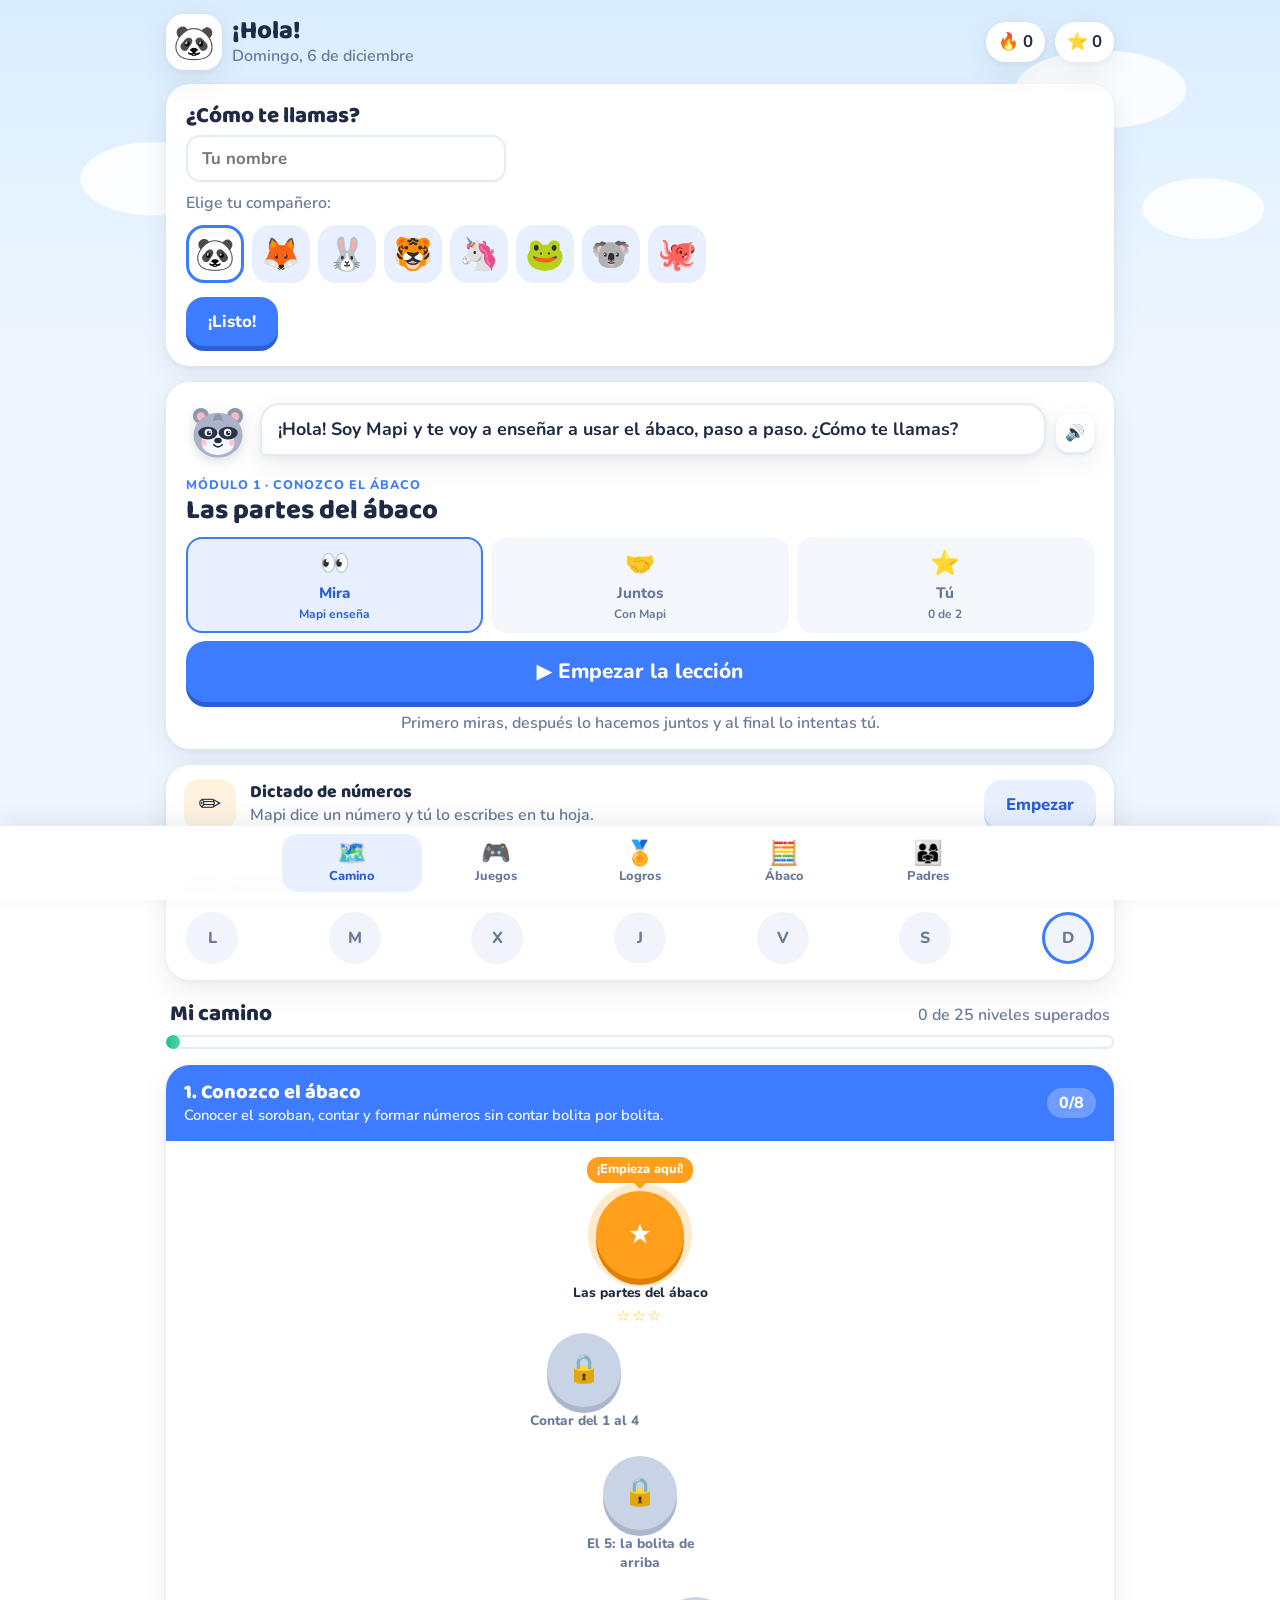
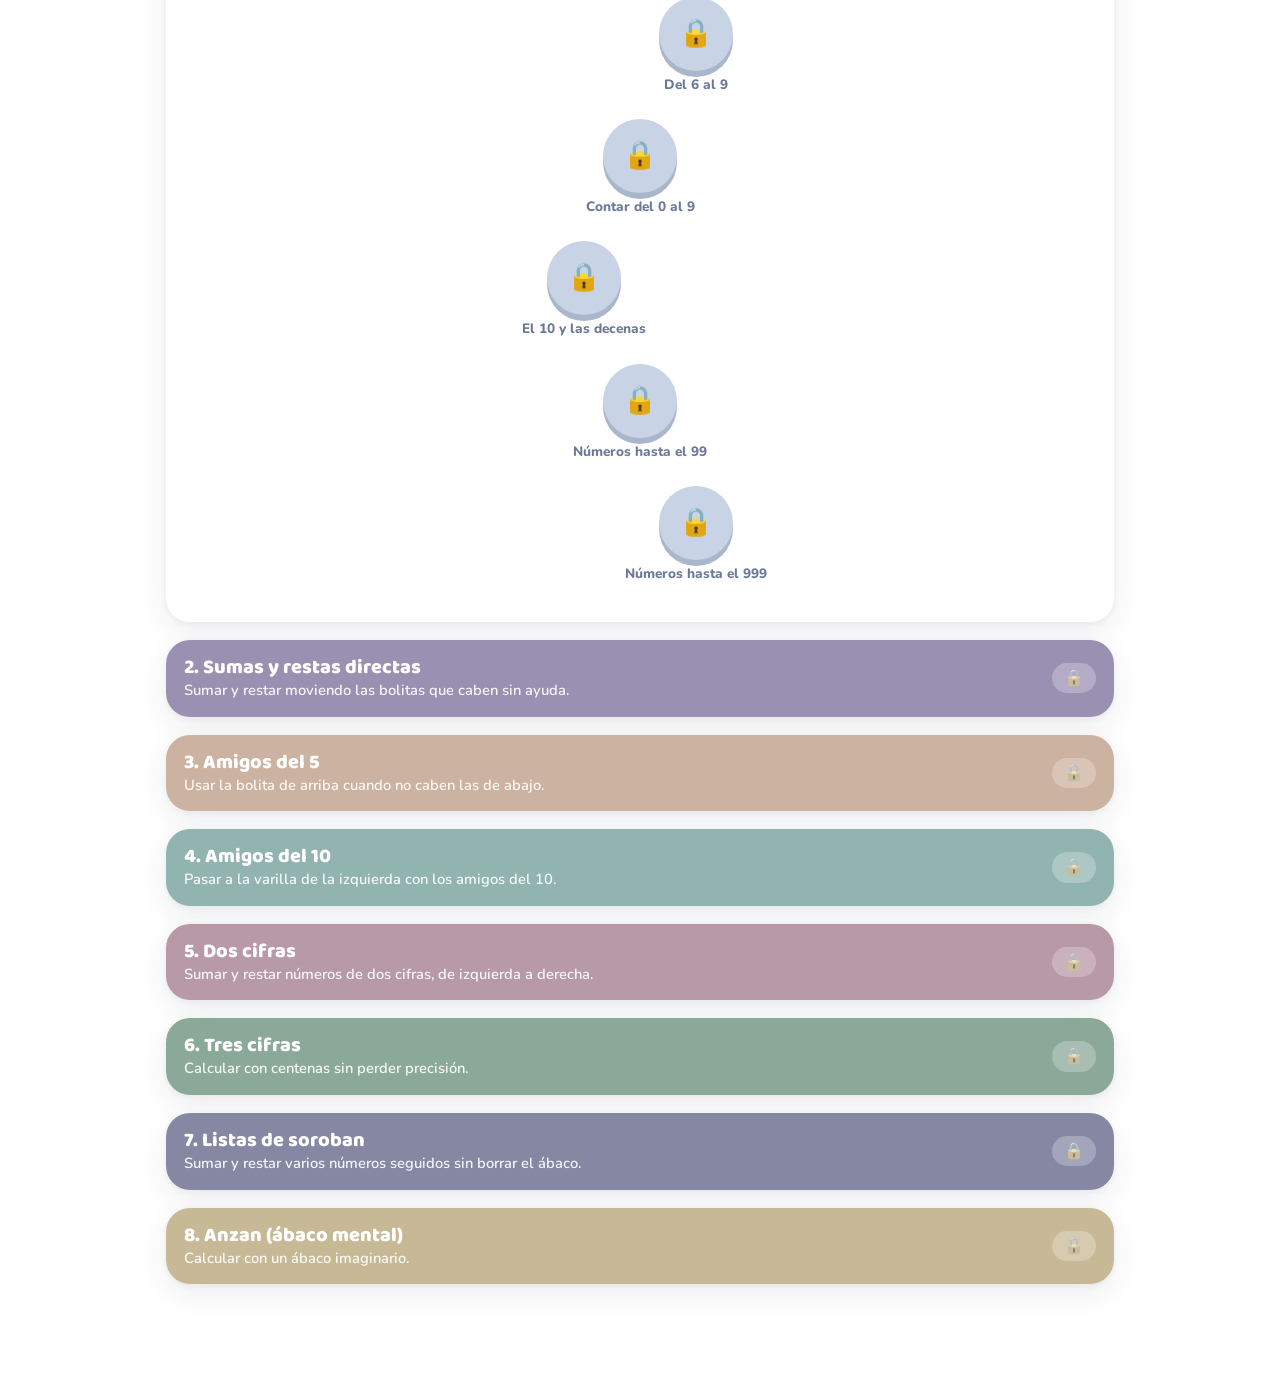
==== commit b034340d: "Dictado de números en papel Mapi dicta 12 números y la niña los escribe con lápiz en una hoja de dic" ====
--- a/index.html
+++ b/index.html
@@ -14,7 +14,7 @@
   <meta name="apple-mobile-web-app-title" content="Mi Ábaco">
   <link rel="preconnect" href="https://fonts.googleapis.com">
   <link rel="stylesheet" href="https://fonts.googleapis.com/css2?family=Baloo+2:wght@600;700;800&family=Nunito:wght@600;700;800&display=swap">
-  <link rel="stylesheet" href="css/app.css?v=8">
+  <link rel="stylesheet" href="css/app.css?v=10">
 </head>
 <body>
   <!-- Mapi, la mascota: un mapache dibujado en SVG que se reutiliza en toda la app -->
@@ -80,6 +80,15 @@
         <p class="why" id="today-why"></p>
       </div>
 
+      <div class="card activity-card">
+        <span class="activity-icon" aria-hidden="true">✏️</span>
+        <div class="activity-text">
+          <h3>Dictado de números</h3>
+          <p class="muted">Mapi dice un número y tú lo escribes en tu hoja.</p>
+        </div>
+        <button class="btn btn-soft" id="dictation-start" type="button">Empezar</button>
+      </div>
+
       <div class="card week-card">
         <div class="week-head">
           <h3>Esta semana</h3>
@@ -312,6 +321,51 @@
       </div>
     </section>
 
+    <!-- Dictado de números en papel -->
+    <section class="view" id="view-dictation" hidden>
+      <div class="view-head">
+        <button class="icon-btn" data-go="home" type="button" aria-label="Volver">←</button>
+        <h1>Dictado de números</h1>
+      </div>
+      <div class="card">
+        <div class="guide">
+          <svg class="mascot" viewBox="0 0 120 120" aria-hidden="true"><use href="#mapi"/></svg>
+          <p class="bubble" id="dict-bubble"></p>
+        </div>
+      </div>
+
+      <div class="card" id="dict-intro">
+        <h2>Prepara tu hoja y tu lápiz</h2>
+        <p class="muted" id="dict-range"></p>
+        <div class="row">
+          <button class="btn btn-soft" id="dict-print" type="button">🖨️ Imprimir la hoja de dictado</button>
+          <button class="btn btn-primary btn-xl" id="dict-go" type="button">▶ Empezar</button>
+        </div>
+        <p class="suggestion" id="dict-novoice" hidden>Este dispositivo no tiene voz en español. Un adulto puede dictar tocando «👁 Ver número».</p>
+      </div>
+
+      <div class="card center-text" id="dict-run" hidden>
+        <ol class="progress dict-progress" id="dict-progress" aria-label="Progreso"></ol>
+        <p class="eyebrow" id="dict-count"></p>
+        <div class="dict-ear" aria-hidden="true">👂</div>
+        <p class="dict-hint">Escucha y escríbelo en la casilla <b id="dict-slot"></b> de tu hoja.</p>
+        <p class="dict-reveal" id="dict-reveal" hidden></p>
+        <div class="row center">
+          <button class="btn btn-soft" id="dict-repeat" type="button">🔊 Repetir</button>
+          <button class="btn btn-primary btn-xl" id="dict-next" type="button">Siguiente ▶</button>
+        </div>
+        <button class="btn btn-ghost" id="dict-show" type="button">👁 Ver número (adulto)</button>
+      </div>
+
+      <div class="card" id="dict-check" hidden>
+        <h2>A corregir</h2>
+        <p class="muted">Compara tu hoja con estos números. Toca los que estén equivocados o mal escritos.</p>
+        <ol class="paper-list" id="dict-list"></ol>
+        <p class="paper-score" id="dict-score"></p>
+        <button class="btn btn-primary" id="dict-save" type="button">Guardar</button>
+      </div>
+    </section>
+
     <!-- Imprimir (desde Padres) -->
     <section class="view" id="view-print" hidden>
       <div class="view-head">
@@ -324,11 +378,12 @@
             <select id="print-kind">
               <option value="nivel">Ejercicios del nivel</option>
               <option value="caligrafia">Caligrafía de números</option>
+              <option value="dictado">Dictado de números</option>
             </select>
           </label>
           <label data-kind="nivel">Nivel <select id="print-level"></select></label>
-          <label data-kind="nivel">Desde el día <input type="date" id="print-start"></label>
-          <label data-kind="nivel">Hojas (1 por día) <input type="number" id="print-pages" min="1" max="14" value="5"></label>
+          <label data-kind="nivel dictado">Desde el día <input type="date" id="print-start"></label>
+          <label data-kind="nivel dictado">Hojas (1 por día) <input type="number" id="print-pages" min="1" max="14" value="5"></label>
           <label data-kind="caligrafia" hidden>Número
             <select id="print-digit">
               <option value="all">Todos (0 al 9)</option>
@@ -337,9 +392,10 @@
             </select>
           </label>
         </div>
-        <label class="check" data-kind="nivel"><input type="checkbox" id="print-answers" checked> Incluir hoja de respuestas</label>
+        <label class="check" data-kind="nivel dictado"><input type="checkbox" id="print-answers" checked> Incluir hoja de respuestas</label>
         <label class="check" data-kind="nivel"><input type="checkbox" id="print-warmup" checked> Empezar cada hoja con una fila de caligrafía</label>
         <p class="muted" data-kind="nivel">Imprime solo niveles cuya lección ya vio en la app. La hoja de cada día tiene los mismos ejercicios que la sesión en pantalla de ese día.</p>
+        <p class="muted" data-kind="dictado" hidden>La hoja solo tiene casillas: los números los dice Mapi en «Dictado de números». La hoja de respuestas tiene los números de cada día.</p>
         <div class="row">
           <button class="btn btn-primary" id="print-go" type="button">🖨️ Imprimir</button>
         </div>
@@ -366,6 +422,7 @@
           <div class="row">
             <button class="btn btn-primary" data-go="print" type="button">🖨️ Hojas del nivel</button>
             <button class="btn btn-soft" id="tile-caligrafia" type="button">✏️ Hojas de caligrafía</button>
+            <button class="btn btn-soft" id="tile-dictado" type="button">👂 Hojas de dictado</button>
           </div>
         </div>
 
@@ -375,6 +432,7 @@
           <p class="why" id="route-rule"></p>
           <p class="muted" id="level-progress"></p>
           <p class="muted" id="games-progress"></p>
+          <p class="muted" id="dictation-progress"></p>
           <p class="suggestion" id="level-suggestion" hidden></p>
         </div>
 
@@ -416,6 +474,16 @@
             </details>
           </div>
           <label class="check"><input type="checkbox" id="set-sound"> Sonidos</label>
+          <div class="form-grid">
+            <label>Números del dictado
+              <select id="set-dictation">
+                <option value="auto">Automático según su nivel</option>
+                <option value="1">Del 0 al 9</option>
+                <option value="2">Hasta el 99</option>
+                <option value="3">Hasta el 999</option>
+              </select>
+            </label>
+          </div>
           <label class="check"><input type="checkbox" id="set-games-lock"> Los juegos se abren después de practicar ese día (recomendado)</label>
           <label class="check"><input type="checkbox" id="set-rtl"> Con teclado, en sumas en columna, escribir la respuesta de derecha a izquierda (unidades primero)</label>
           <label class="check"><input type="checkbox" id="set-labels"> Mostrar U, D, C debajo del ábaco</label>
@@ -467,10 +535,10 @@
     <button type="button" data-go="parents" data-tab="parents"><span aria-hidden="true">👨‍👩‍👧</span>Padres</button>
   </nav>
 
-  <script src="js/curriculum.js?v=8"></script>
-  <script src="js/soroban.js?v=8"></script>
-  <script src="js/caligrafia.js?v=8"></script>
-  <script src="js/juegos.js?v=8"></script>
-  <script src="js/app.js?v=8"></script>
+  <script src="js/curriculum.js?v=10"></script>
+  <script src="js/soroban.js?v=10"></script>
+  <script src="js/caligrafia.js?v=10"></script>
+  <script src="js/juegos.js?v=10"></script>
+  <script src="js/app.js?v=10"></script>
 </body>
 </html>
--- a/css/app.css
+++ b/css/app.css
@@ -178,6 +178,19 @@
 .steps li.is-current { background: var(--primary-soft); color: var(--primary-dark); box-shadow: inset 0 0 0 2px var(--primary); }
 .steps.big { width: 100%; max-width: 520px; margin: 6px auto 10px; }
 
+/* Actividad extra del inicio (dictado) */
+.activity-card { display: flex; align-items: center; gap: 14px; padding: 14px 18px; }
+.activity-icon { width: 52px; height: 52px; flex: none; display: grid; place-items: center; font-size: 1.7rem; border-radius: 16px; background: var(--accent-soft); }
+.activity-text { flex: 1; min-width: 0; }
+.activity-text h3 { margin: 0 0 2px; }
+.activity-text p { margin: 0; }
+
+/* Dictado en pantalla: solo se escucha, el número se escribe en la hoja */
+.dict-progress { margin: 0 0 14px; }
+.dict-ear { font-size: 4.5rem; line-height: 1; margin: 8px 0; }
+.dict-hint { font-size: 1.15rem; font-weight: 700; }
+.dict-reveal { font-size: 3rem; font-weight: 800; color: var(--primary-dark); margin: 4px 0; }
+
 /* Semana */
 .week-card { padding: 16px 20px; }
 .week-head { display: flex; justify-content: space-between; align-items: baseline; gap: 10px; }
@@ -250,6 +263,18 @@
 .game-new-record { font-weight: 800; color: var(--accent-dark); font-size: 1.2rem; }
 .game-result-text { font-size: 1.15rem; margin: 6px 0 4px; }
 .game-call { margin: 14px 0 0; }
+.game-level { font-family: 'Baloo 2', sans-serif; font-weight: 800; font-size: 1.3rem; }
+.game-goal { font-weight: 800; color: var(--accent-dark); margin: 4px 0; }
+.game-goal.is-ok { color: var(--success-dark); }
+.game-level-change { font-weight: 800; color: var(--primary-dark); background: var(--primary-soft); border-radius: 14px; padding: 8px 12px; margin: 8px 0; }
+.mastery { display: inline-flex; align-items: center; gap: 6px; font-size: .85rem; font-weight: 800; color: var(--muted); margin: 6px 0; }
+.mastery .dot { width: 14px; height: 14px; border-radius: 50%; background: var(--line); }
+.mastery .dot.is-on { background: var(--success); box-shadow: 0 2px 0 var(--success-dark); }
+.recent-plays { display: flex; flex-wrap: wrap; justify-content: center; align-items: center; gap: 6px; margin: 6px 0 14px; }
+.recent-label { font-weight: 800; color: var(--muted); font-size: .85rem; }
+.recent-chip { background: #f4f7fc; border-radius: 999px; padding: 3px 10px; font-weight: 800; font-size: .85rem; color: var(--muted); }
+.recent-chip.is-ok { background: var(--success-soft); color: var(--success-dark); }
+.game-card .mastery { margin: 2px 0 0; }
 
 /* Tabla de Schulte */
 .schulte { display: grid; gap: 8px; width: 100%; max-width: min(420px, 52vh); aspect-ratio: 1; }
@@ -539,6 +564,16 @@
 .answers h3 { font-size: 1rem; margin-bottom: 4px; }
 .answers ol { columns: 5; margin: 0; padding-left: 28px; }
 
+/* Hoja de dictado: 12 casillas para escribir y una fila para repasar */
+.dict-grid { flex: 1; display: grid; grid-template-columns: repeat(3, 1fr); grid-auto-rows: 1fr; gap: 10px 16px; min-height: 0; margin-bottom: 12px; }
+.dict-item { display: flex; gap: 6px; align-items: center; min-height: 0; }
+.dict-item .sheet-num { min-width: 2.3em; padding: 0; }
+.dict-cells { display: flex; gap: 3px; height: 72px; }
+.dict-grid.d1 .dict-cells { height: 96px; }
+.dict-grid.d2 .dict-cells { height: 88px; }
+.dict-cells .cal-cell, .dict-practice .cal-cell { height: 100%; width: auto; flex: none; border: 1.5px solid #9fb0c2; border-radius: 6px; }
+.dict-practice { display: flex; gap: 6px; height: 64px; }
+
 /* Computador y tableta en horizontal: ejercicio a la izquierda, teclado a la derecha */
 @media (min-width: 860px) {
   .session-main { flex-direction: row; align-items: stretch; gap: 20px; }
@@ -571,6 +606,9 @@
   .sheet .op-inline, .sheet .op-column { font-size: 1.3rem; }
   .sheet-head { flex-direction: column; }
   .sheet-fields { min-width: 0; }
+  .dict-grid { grid-template-columns: 1fr 1fr; }
+  .dict-grid .dict-cells, .dict-grid.d1 .dict-cells, .dict-grid.d2 .dict-cells { height: 56px; }
+  .dict-practice { height: 44px; gap: 3px; }
 }
 
 @media (prefers-reduced-motion: reduce) {
@@ -592,4 +630,8 @@
   .sheet .op-inline, .sheet .op-column { font-size: 22pt; }
   .sheet-abacus { max-height: 34mm; }
   .sheet-warmup .cal-cell { height: 19mm; }
-}
+  .dict-cells { height: 22mm; }
+  .dict-grid.d1 .dict-cells { height: 30mm; }
+  .dict-grid.d2 .dict-cells { height: 28mm; }
+  .dict-practice { height: 19mm; }
+}
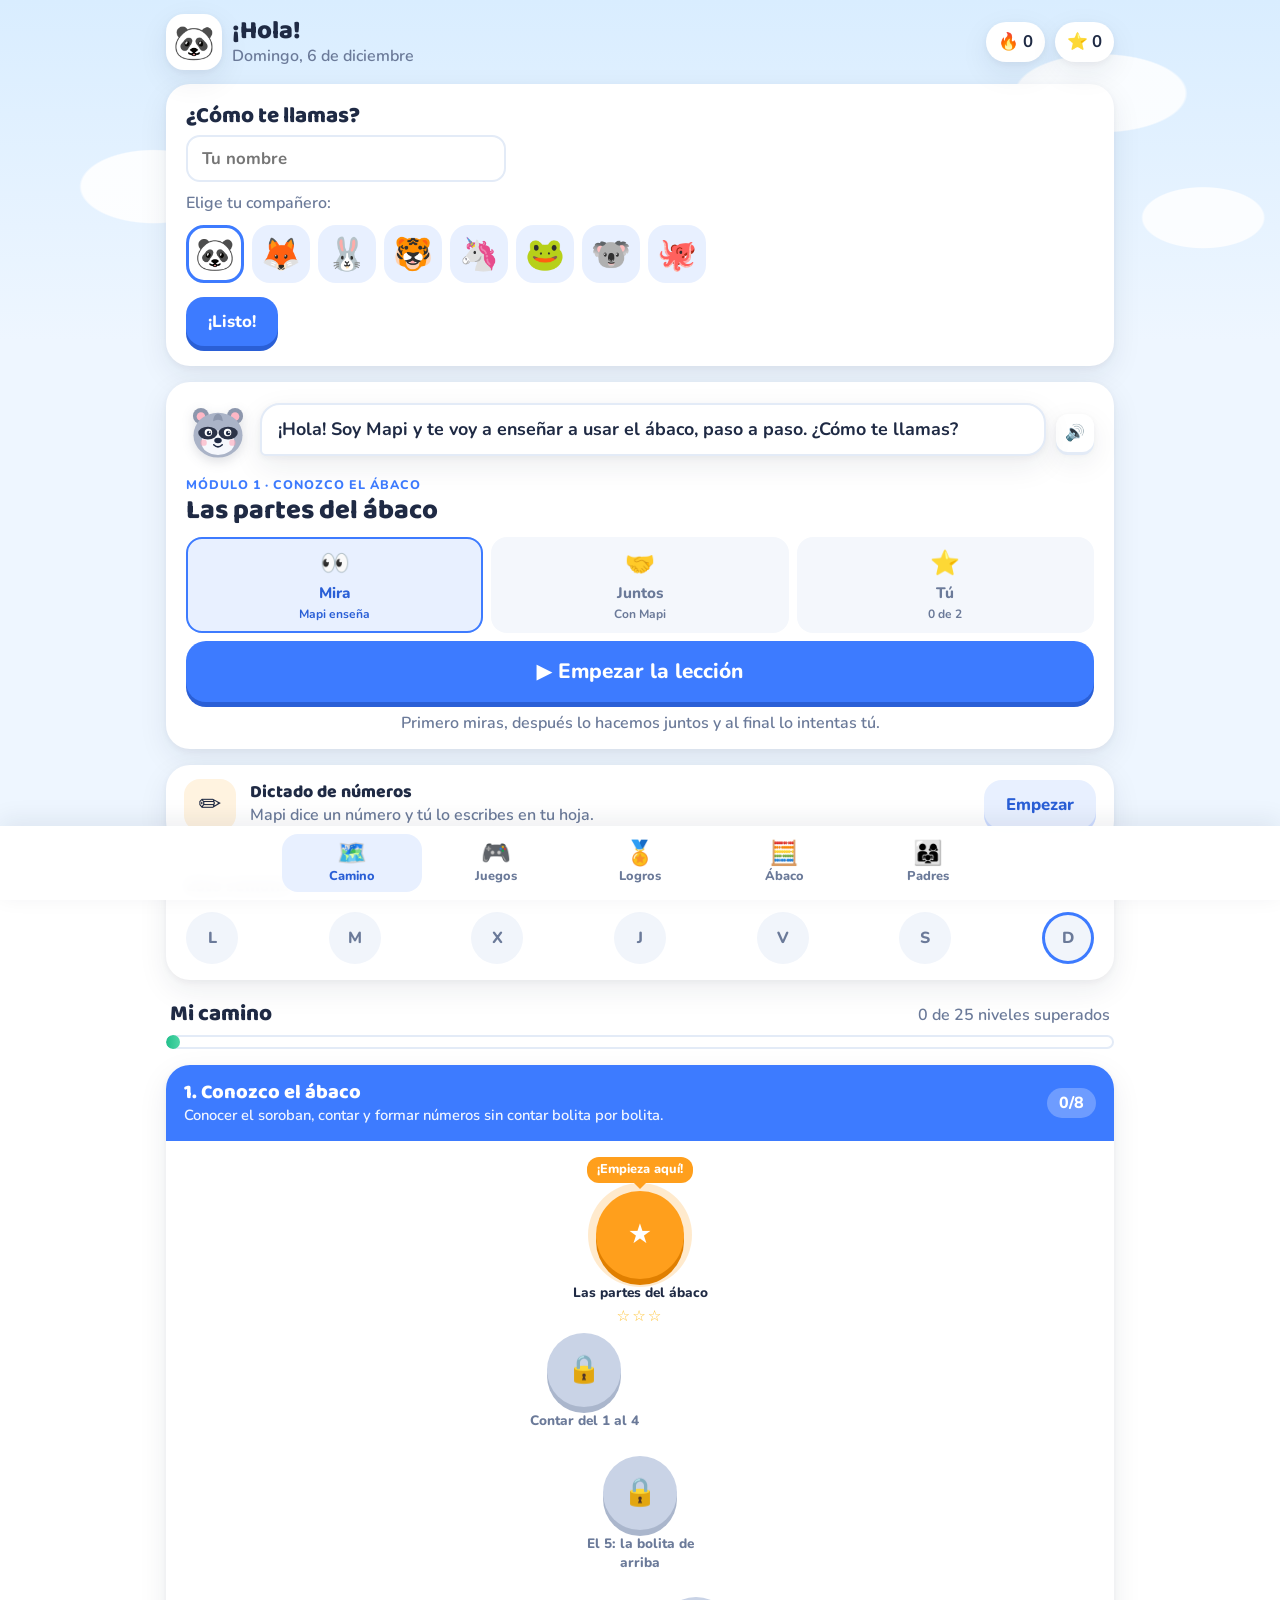
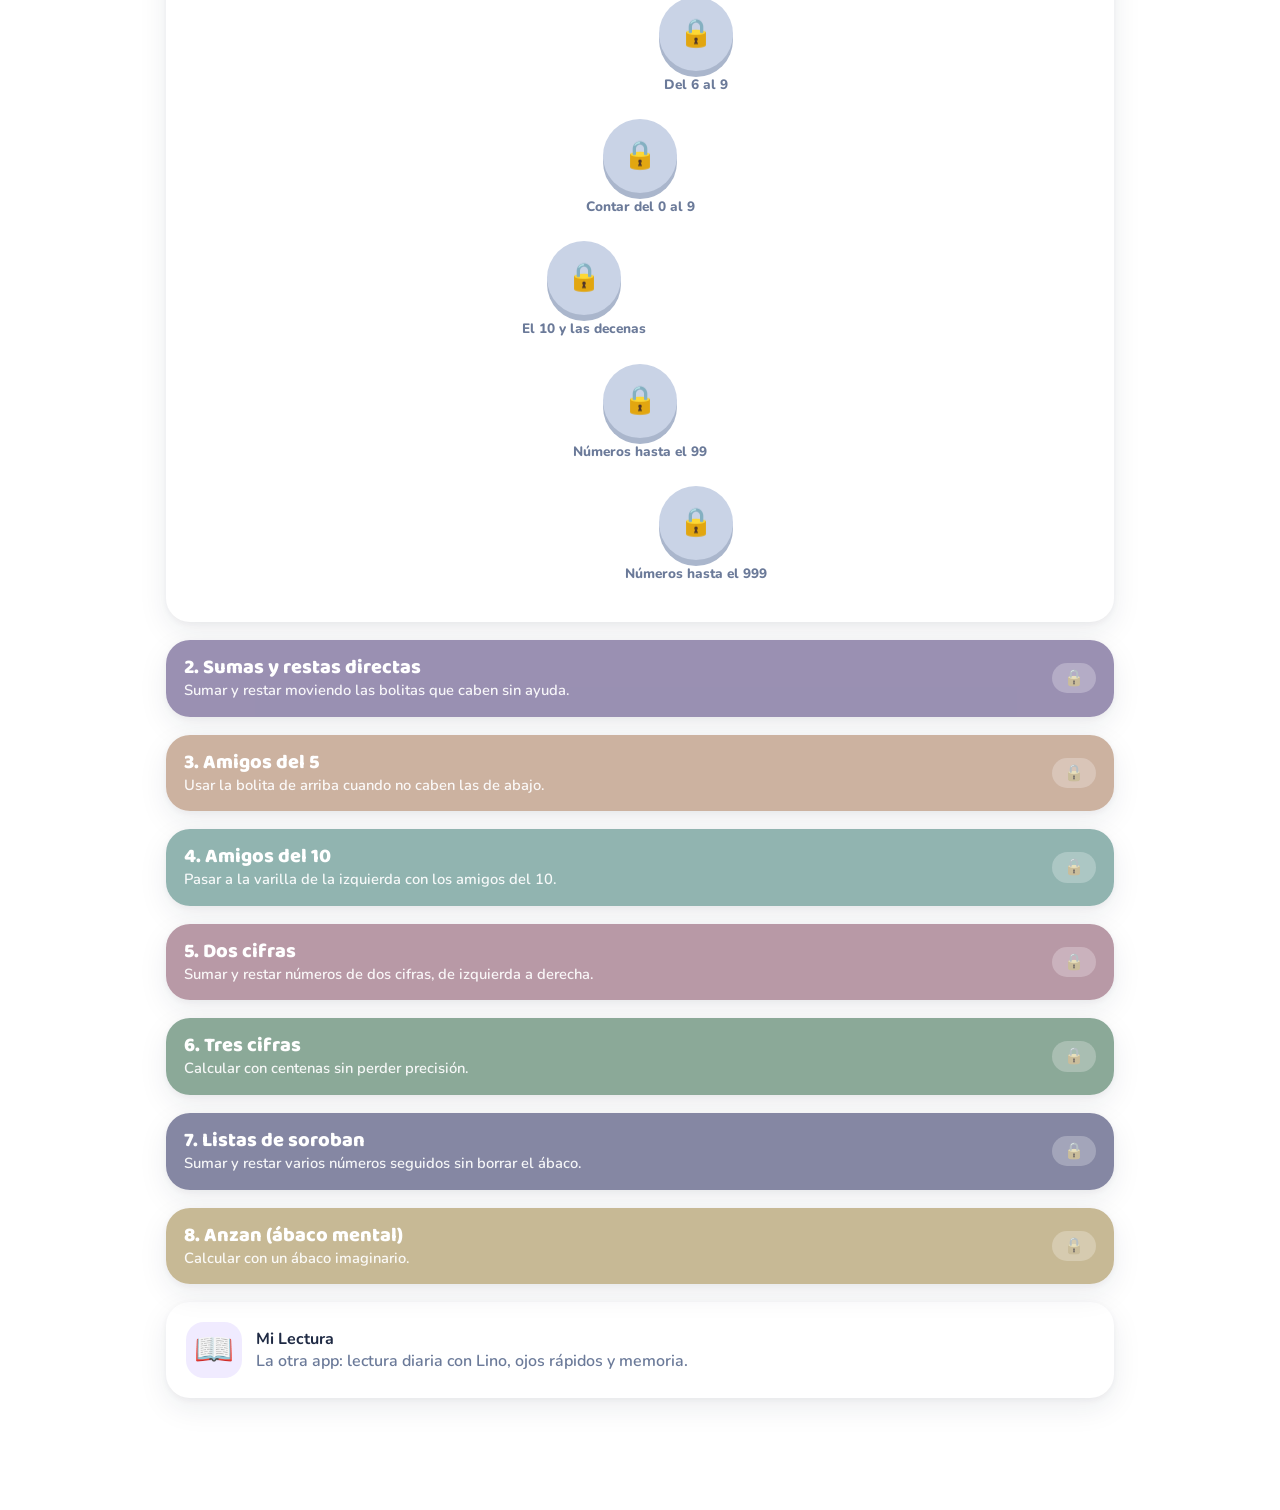
==== commit 7fc9108c: "Mi Lectura: segunda app de lectura diaria al lado de Mi Ábaco Nueva PWA en lectura/ con Lino el búho" ====
--- a/index.html
+++ b/index.html
@@ -14,7 +14,7 @@
   <meta name="apple-mobile-web-app-title" content="Mi Ábaco">
   <link rel="preconnect" href="https://fonts.googleapis.com">
   <link rel="stylesheet" href="https://fonts.googleapis.com/css2?family=Baloo+2:wght@600;700;800&family=Nunito:wght@600;700;800&display=swap">
-  <link rel="stylesheet" href="css/app.css?v=10">
+  <link rel="stylesheet" href="css/app.css?v=12">
 </head>
 <body>
   <!-- Mapi, la mascota: un mapache dibujado en SVG que se reutiliza en toda la app -->
@@ -103,9 +103,14 @@
       </div>
       <div class="bar" aria-hidden="true"><span id="route-bar"></span></div>
       <div id="route-modules" class="map"></div>
-    </section>
-
-    <!-- Juegos de concentración -->
+
+      <a class="card link-card" href="lectura/">
+        <span class="link-icon" aria-hidden="true">📖</span>
+        <span><b>Mi Lectura</b><br><span class="muted">La otra app: lectura diaria con Lino, ojos rápidos y memoria.</span></span>
+      </a>
+    </section>
+
+    <!-- Juegos: con el ábaco físico y de concentración -->
     <section class="view" id="view-games" hidden>
       <div class="view-head"><h1>Juegos</h1></div>
       <div class="card">
@@ -535,10 +540,10 @@
     <button type="button" data-go="parents" data-tab="parents"><span aria-hidden="true">👨‍👩‍👧</span>Padres</button>
   </nav>
 
-  <script src="js/curriculum.js?v=10"></script>
-  <script src="js/soroban.js?v=10"></script>
-  <script src="js/caligrafia.js?v=10"></script>
-  <script src="js/juegos.js?v=10"></script>
-  <script src="js/app.js?v=10"></script>
+  <script src="js/curriculum.js?v=12"></script>
+  <script src="js/soroban.js?v=12"></script>
+  <script src="js/caligrafia.js?v=12"></script>
+  <script src="js/juegos.js?v=12"></script>
+  <script src="js/app.js?v=12"></script>
 </body>
 </html>
--- a/css/app.css
+++ b/css/app.css
@@ -190,6 +190,10 @@
 .dict-ear { font-size: 4.5rem; line-height: 1; margin: 8px 0; }
 .dict-hint { font-size: 1.15rem; font-weight: 700; }
 .dict-reveal { font-size: 3rem; font-weight: 800; color: var(--primary-dark); margin: 4px 0; }
+
+/* Enlace a la otra app (Mi Lectura) */
+.link-card { display: flex; align-items: center; gap: 14px; text-decoration: none; color: var(--ink); margin-top: 18px; }
+.link-icon { font-size: 2rem; width: 56px; height: 56px; border-radius: 18px; background: #f0ebff; display: grid; place-items: center; flex: none; }
 
 /* Semana */
 .week-card { padding: 16px 20px; }
@@ -275,6 +279,17 @@
 .recent-chip { background: #f4f7fc; border-radius: 999px; padding: 3px 10px; font-weight: 800; font-size: .85rem; color: var(--muted); }
 .recent-chip.is-ok { background: var(--success-soft); color: var(--success-dark); }
 .game-card .mastery { margin: 2px 0 0; }
+.games-group { grid-column: 1 / -1; display: flex; flex-wrap: wrap; align-items: baseline; gap: 4px 10px; margin: 8px 4px -4px; }
+.games-group-name { font-family: 'Baloo 2', sans-serif; font-weight: 800; font-size: 1.3rem; }
+.games-group-note { color: var(--muted); font-weight: 600; font-size: .9rem; }
+
+/* Escucha y calcula / Mira y calcula */
+.chain-hero { font-size: clamp(2.6rem, 8vh, 4rem); margin: 0; }
+.chain-term { font-family: 'Baloo 2', sans-serif; font-size: clamp(3.2rem, 13vh, 6rem); font-weight: 800; color: var(--primary); line-height: 1.1; min-height: 1.1em; margin: 0 0 8px; }
+.chain-term.is-small { font-size: clamp(1.5rem, 5vh, 2.2rem); color: var(--primary-dark); }
+.chain-dots { display: flex; justify-content: center; gap: 8px; margin: 0 0 12px; }
+.chain-dots .dot { width: 16px; height: 16px; border-radius: 50%; background: var(--line); }
+.chain-dots .dot.is-on { background: var(--accent); box-shadow: 0 2px 0 var(--accent-dark); }
 
 /* Tabla de Schulte */
 .schulte { display: grid; gap: 8px; width: 100%; max-width: min(420px, 52vh); aspect-ratio: 1; }
